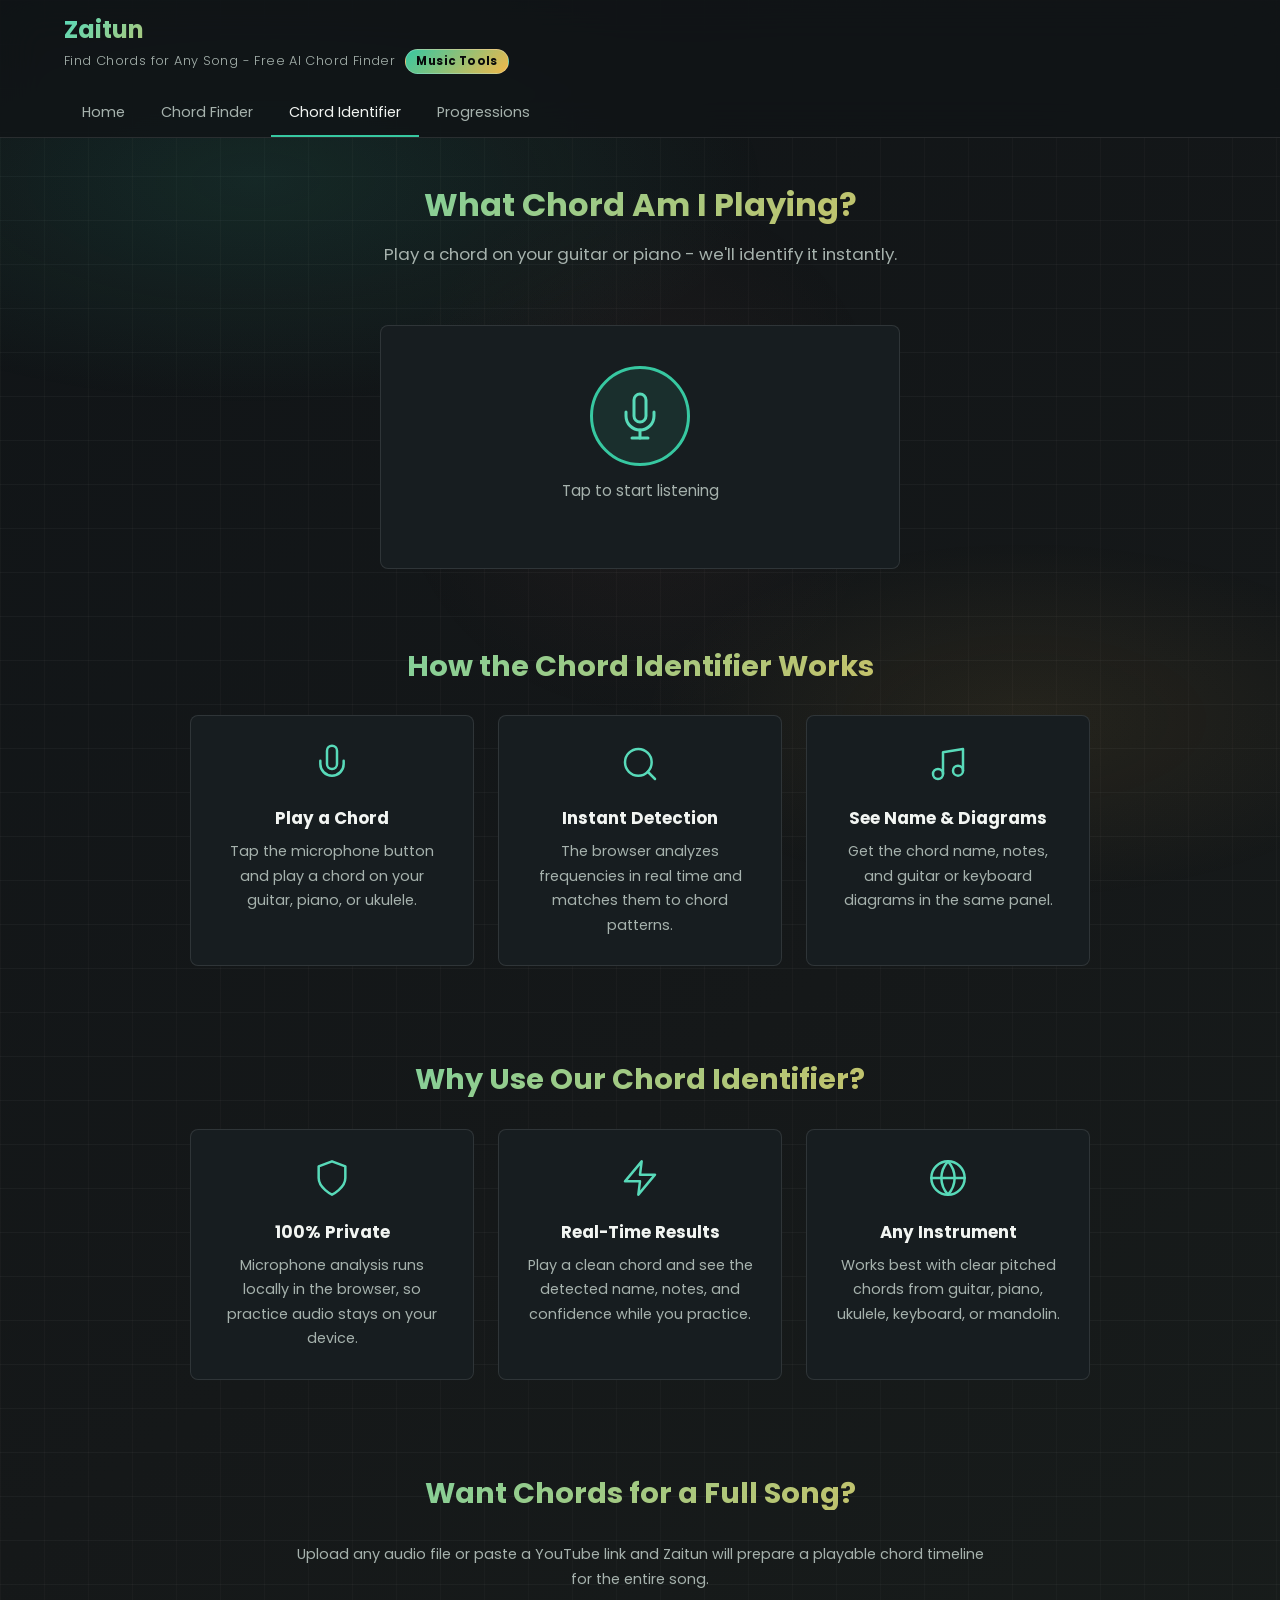
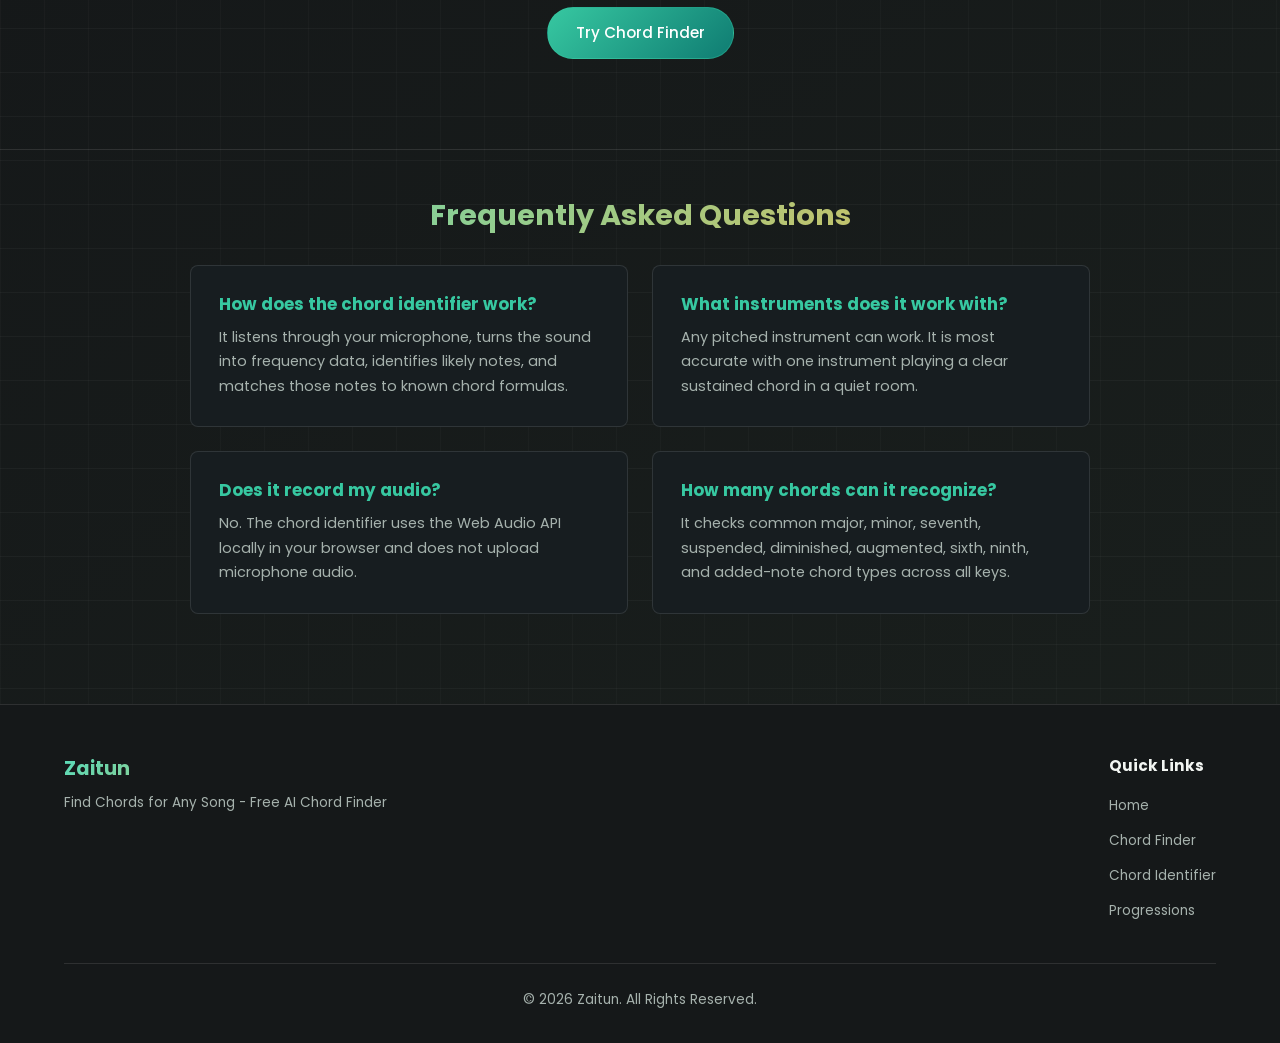
==== chord-identifier.html @ f3abac77 "new features" ====
<!doctype html>
<html lang="en">
  <head>
    <meta charset="UTF-8">
    <meta name="viewport" content="width=device-width, initial-scale=1.0">
    <meta
      name="description"
      content="Free Zaitun chord identifier. Play a chord near your microphone and identify the chord name, notes, confidence, guitar diagram, and keyboard diagram in the browser."
    >
    <title>Zaitun Chords - Chord Identifier</title>
    <link rel="preconnect" href="https://fonts.googleapis.com">
    <link rel="preconnect" href="https://fonts.gstatic.com" crossorigin>
    <link
      href="https://fonts.googleapis.com/css2?family=Poppins:wght@300;400;500;600;700&display=swap"
      rel="stylesheet"
    >
    <link rel="stylesheet" href="styles.css">
    <script src="tools.js" defer></script>
  </head>
  <body class="swaram-tool-page">
    <header>
      <div class="container">
        <div class="header-top">
          <div class="header-content">
            <h1><a href="index.html">Zaitun</a></h1>
            <p class="tagline">Find Chords for Any Song - Free AI Chord Finder <span class="header-badge">Music Tools</span></p>
          </div>
          <button class="mobile-menu-toggle" aria-label="Toggle mobile menu" aria-expanded="false" type="button">
            <span class="hamburger-line"></span>
            <span class="hamburger-line"></span>
            <span class="hamburger-line"></span>
          </button>
        </div>
        <nav class="mobile-nav" aria-label="Main navigation">
          <ul>
            <li><a href="index.html">Home</a></li>
            <li><a href="index.html#finder">Chord Finder</a></li>
            <li><a href="chord-identifier.html" aria-current="page">Chord Identifier</a></li>
            <li><a href="chord-progressions.html">Progressions</a></li>
          </ul>
        </nav>
      </div>
    </header>

    <main>
      <section class="generate-header">
        <div class="container">
          <h2>What Chord Am I Playing?</h2>
          <p>Play a chord on your guitar or piano - we'll identify it instantly.</p>
        </div>
      </section>

      <section class="identifier-section">
        <div class="container">
          <div class="identifier-card">
            <div class="identifier-mic-area">
              <button type="button" class="identifier-mic-btn" id="mic-btn" aria-label="Start listening">
                <svg class="mic-icon" id="mic-icon-off" width="48" height="48" viewBox="0 0 24 24" aria-hidden="true">
                  <path d="M12 1a3 3 0 0 0-3 3v8a3 3 0 0 0 6 0V4a3 3 0 0 0-3-3z"></path>
                  <path d="M19 10v2a7 7 0 0 1-14 0v-2"></path>
                  <line x1="12" y1="19" x2="12" y2="23"></line>
                  <line x1="8" y1="23" x2="16" y2="23"></line>
                </svg>
                <svg class="mic-icon mic-icon-active" id="mic-icon-on" width="48" height="48" viewBox="0 0 24 24" aria-hidden="true" hidden>
                  <path d="M12 1a3 3 0 0 0-3 3v8a3 3 0 0 0 6 0V4a3 3 0 0 0-3-3z"></path>
                  <path d="M19 10v2a7 7 0 0 1-14 0v-2"></path>
                  <line x1="12" y1="19" x2="12" y2="23"></line>
                  <line x1="8" y1="23" x2="16" y2="23"></line>
                </svg>
              </button>
              <p class="mic-status" id="mic-status">Tap to start listening</p>
            </div>

            <div class="identifier-volume" id="volume-meter" hidden>
              <div class="volume-bar-bg">
                <div class="volume-bar-fill" id="volume-fill"></div>
              </div>
              <span class="volume-label">Volume</span>
            </div>

            <div class="identifier-result" id="result-area" hidden aria-live="polite">
              <div class="identifier-chord-name" id="detected-chord">-</div>
              <div class="identifier-chord-full" id="detected-chord-full">Play a clear chord</div>
              <div class="identifier-notes" id="detected-notes"></div>
              <div class="identifier-confidence">
                <div class="confidence-bar-bg">
                  <div class="confidence-bar-fill" id="confidence-fill"></div>
                </div>
                <span class="confidence-label" id="confidence-label">0%</span>
              </div>
            </div>

            <div class="identifier-diagrams" id="diagram-area" hidden>
              <div class="identifier-diagram-tabs">
                <button type="button" class="identifier-tab active" data-tab="guitar">Guitar</button>
                <button type="button" class="identifier-tab" data-tab="keyboard">Keyboard</button>
              </div>
              <div class="identifier-diagram-content" id="diagram-guitar"></div>
              <div class="identifier-diagram-content" id="diagram-keyboard" hidden></div>
            </div>

            <div class="identifier-history" id="history-area" hidden>
              <div class="history-header">
                <h4>Chord Progression</h4>
                <div class="history-actions">
                  <button type="button" class="history-action-btn" id="copy-progression-btn" title="Copy progression" aria-label="Copy progression">
                    <svg width="16" height="16" viewBox="0 0 24 24" aria-hidden="true">
                      <rect x="9" y="9" width="13" height="13" rx="2"></rect>
                      <path d="M5 15H4a2 2 0 0 1-2-2V4a2 2 0 0 1 2-2h9a2 2 0 0 1 2 2v1"></path>
                    </svg>
                  </button>
                  <button type="button" class="history-action-btn" id="clear-progression-btn" title="Clear" aria-label="Clear progression">
                    <svg width="16" height="16" viewBox="0 0 24 24" aria-hidden="true">
                      <path d="M18 6L6 18M6 6l12 12"></path>
                    </svg>
                  </button>
                </div>
              </div>
              <div class="history-chips" id="history-chips"></div>
            </div>
          </div>
        </div>
      </section>

      <section class="how-it-works-section">
        <div class="container">
          <h2>How the Chord Identifier Works</h2>
          <div class="features-grid">
            <article class="feature-card">
              <div class="feature-icon">
                <svg width="40" height="40" viewBox="0 0 24 24" aria-hidden="true">
                  <path d="M12 1a3 3 0 0 0-3 3v8a3 3 0 0 0 6 0V4a3 3 0 0 0-3-3z"></path>
                  <path d="M19 10v2a7 7 0 0 1-14 0v-2"></path>
                </svg>
              </div>
              <h3>Play a Chord</h3>
              <p>Tap the microphone button and play a chord on your guitar, piano, or ukulele.</p>
            </article>
            <article class="feature-card">
              <div class="feature-icon">
                <svg width="40" height="40" viewBox="0 0 24 24" aria-hidden="true">
                  <circle cx="11" cy="11" r="8"></circle>
                  <line x1="21" y1="21" x2="16.65" y2="16.65"></line>
                </svg>
              </div>
              <h3>Instant Detection</h3>
              <p>The browser analyzes frequencies in real time and matches them to chord patterns.</p>
            </article>
            <article class="feature-card">
              <div class="feature-icon">
                <svg width="40" height="40" viewBox="0 0 24 24" aria-hidden="true">
                  <path d="M9 18V5l12-2v13"></path>
                  <circle cx="6" cy="18" r="3"></circle>
                  <circle cx="18" cy="16" r="3"></circle>
                </svg>
              </div>
              <h3>See Name &amp; Diagrams</h3>
              <p>Get the chord name, notes, and guitar or keyboard diagrams in the same panel.</p>
            </article>
          </div>
        </div>
      </section>

      <section class="how-it-works-section">
        <div class="container">
          <h2>Why Use Our Chord Identifier?</h2>
          <div class="features-grid">
            <article class="feature-card">
              <div class="feature-icon">
                <svg width="40" height="40" viewBox="0 0 24 24" aria-hidden="true">
                  <path d="M12 22s8-4 8-10V5l-8-3-8 3v7c0 6 8 10 8 10z"></path>
                </svg>
              </div>
              <h3>100% Private</h3>
              <p>Microphone analysis runs locally in the browser, so practice audio stays on your device.</p>
            </article>
            <article class="feature-card">
              <div class="feature-icon">
                <svg width="40" height="40" viewBox="0 0 24 24" aria-hidden="true">
                  <polygon points="13 2 3 14 12 14 11 22 21 10 12 10 13 2"></polygon>
                </svg>
              </div>
              <h3>Real-Time Results</h3>
              <p>Play a clean chord and see the detected name, notes, and confidence while you practice.</p>
            </article>
            <article class="feature-card">
              <div class="feature-icon">
                <svg width="40" height="40" viewBox="0 0 24 24" aria-hidden="true">
                  <circle cx="12" cy="12" r="10"></circle>
                  <path d="M2 12h20"></path>
                  <path d="M12 2a15.3 15.3 0 0 1 4 10 15.3 15.3 0 0 1-4 10 15.3 15.3 0 0 1-4-10 15.3 15.3 0 0 1 4-10z"></path>
                </svg>
              </div>
              <h3>Any Instrument</h3>
              <p>Works best with clear pitched chords from guitar, piano, ukulele, keyboard, or mandolin.</p>
            </article>
          </div>
        </div>
      </section>

      <section class="about-section">
        <div class="container">
          <h2>Want Chords for a Full Song?</h2>
          <div class="about-content">
            <p>Upload any audio file or paste a YouTube link and Zaitun will prepare a playable chord timeline for the entire song.</p>
            <a href="index.html#finder" class="btn">Try Chord Finder</a>
          </div>
        </div>
      </section>

      <section class="faq-section">
        <div class="container">
          <h2>Frequently Asked Questions</h2>
          <div class="faq-grid">
            <div class="faq-item">
              <h3>How does the chord identifier work?</h3>
              <p>It listens through your microphone, turns the sound into frequency data, identifies likely notes, and matches those notes to known chord formulas.</p>
            </div>
            <div class="faq-item">
              <h3>What instruments does it work with?</h3>
              <p>Any pitched instrument can work. It is most accurate with one instrument playing a clear sustained chord in a quiet room.</p>
            </div>
            <div class="faq-item">
              <h3>Does it record my audio?</h3>
              <p>No. The chord identifier uses the Web Audio API locally in your browser and does not upload microphone audio.</p>
            </div>
            <div class="faq-item">
              <h3>How many chords can it recognize?</h3>
              <p>It checks common major, minor, seventh, suspended, diminished, augmented, sixth, ninth, and added-note chord types across all keys.</p>
            </div>
          </div>
        </div>
      </section>
    </main>

    <footer>
      <div class="container">
        <div class="footer-content">
          <div class="footer-logo">
            <h3>Zaitun</h3>
            <p>Find Chords for Any Song - Free AI Chord Finder</p>
          </div>
          <div class="footer-links">
            <h4>Quick Links</h4>
            <ul>
              <li><a href="index.html">Home</a></li>
              <li><a href="index.html#finder">Chord Finder</a></li>
              <li><a href="chord-identifier.html">Chord Identifier</a></li>
              <li><a href="chord-progressions.html">Progressions</a></li>
            </ul>
          </div>
        </div>
        <div class="footer-bottom">
          <p>&copy; 2026 Zaitun. All Rights Reserved.</p>
        </div>
      </div>
    </footer>
  </body>
</html>
---- styles.css ----
:root {
  color-scheme: dark;
  --bg: #101417;
  --surface: #171d20;
  --surface-2: #1f272b;
  --text: #f2f5f2;
  --muted: #a6b2ad;
  --dim: #71807a;
  --line: rgba(242, 245, 242, 0.11);
  --teal: #37c8a1;
  --teal-dark: #0f7c72;
  --amber: #f0b84a;
  --coral: #ef6c5b;
  --ink: #080a0b;
  --radius: 8px;
  --shadow: 0 20px 70px rgba(0, 0, 0, 0.32);
  font-family:
    Inter, ui-sans-serif, system-ui, -apple-system, BlinkMacSystemFont, "Segoe UI",
    sans-serif;
}

/* ===================================
   Reference-style standalone music tools
   =================================== */

body.swaram-tool-page {
  --primary: #37c8a1;
  --primary-light: #58dab9;
  --primary-dark: #0f7c72;
  --secondary: #f0b84a;
  --accent: #ef6c5b;
  --bg: #101417;
  --bg-card: #171d20;
  --bg-card-hover: #1f272b;
  --bg-surface: #151819;
  --text: #f2f5f2;
  --text-muted: #a6b2ad;
  --text-dim: #71807a;
  --border: rgba(242, 245, 242, 0.11);
  --glow: rgba(55, 200, 161, 0.32);
  --radius: 8px;
  --radius-sm: 8px;
  --radius-xs: 6px;
  --transition: 0.3s cubic-bezier(0.4, 0, 0.2, 1);
  font-family: Poppins, -apple-system, BlinkMacSystemFont, "Segoe UI", sans-serif;
  line-height: 1.7;
  color: var(--text);
  background:
    linear-gradient(rgba(255, 255, 255, 0.035) 1px, transparent 1px),
    linear-gradient(90deg, rgba(255, 255, 255, 0.025) 1px, transparent 1px),
    linear-gradient(145deg, #101417 0%, #151819 44%, #1a201d 100%);
  background-size: 44px 44px, 44px 44px, auto;
  overflow-x: hidden;
}

body.swaram-tool-page::before {
  content: "";
  position: fixed;
  inset: 0;
  background:
    radial-gradient(ellipse 80% 50% at 20% 20%, rgba(55, 200, 161, 0.11) 0%, transparent 50%),
    radial-gradient(ellipse 60% 40% at 80% 80%, rgba(240, 184, 74, 0.08) 0%, transparent 50%),
    radial-gradient(ellipse 40% 60% at 50% 50%, rgba(239, 108, 91, 0.05) 0%, transparent 50%);
  pointer-events: none;
  z-index: 0;
}

body.swaram-tool-page [hidden] {
  display: none !important;
}

body.swaram-tool-page main {
  width: auto;
  margin: 0;
}

body.swaram-tool-page .container {
  position: relative;
  z-index: 1;
  max-width: 1200px;
  margin: 0 auto;
  padding: 0 24px;
}

body.swaram-tool-page svg {
  width: auto;
  height: auto;
  fill: none;
  stroke: currentColor;
  stroke-width: 1.5;
  stroke-linecap: round;
  stroke-linejoin: round;
}

body.swaram-tool-page h2 {
  font-size: 2.2rem;
  font-weight: 700;
  line-height: 1.2;
  margin: 0 0 0.5em;
  background: linear-gradient(135deg, var(--primary-light), var(--secondary));
  -webkit-background-clip: text;
  -webkit-text-fill-color: transparent;
  background-clip: text;
}

body.swaram-tool-page h3,
body.swaram-tool-page h4,
body.swaram-tool-page p {
  margin-top: 0;
}

body.swaram-tool-page header {
  position: sticky;
  top: 0;
  z-index: 1000;
  background: rgba(16, 20, 23, 0.82);
  border-bottom: 1px solid var(--border);
  backdrop-filter: blur(20px);
  -webkit-backdrop-filter: blur(20px);
}

body.swaram-tool-page .header-top {
  display: flex;
  align-items: center;
  justify-content: space-between;
  padding: 16px 0;
}

body.swaram-tool-page .header-content h1 {
  margin: 0;
  font-size: 1.5rem;
  font-weight: 700;
  line-height: 1.2;
  letter-spacing: 0;
  background: linear-gradient(135deg, var(--primary-light), var(--secondary));
  -webkit-background-clip: text;
  -webkit-text-fill-color: transparent;
  background-clip: text;
}

body.swaram-tool-page .header-content h1 a {
  color: inherit;
}

body.swaram-tool-page .tagline {
  margin: 4px 0 0;
  color: var(--text-muted);
  font-size: 0.8rem;
  font-weight: 300;
  letter-spacing: 0.03em;
}

body.swaram-tool-page .header-badge {
  display: inline-flex;
  align-items: center;
  margin-left: 6px;
  padding: 2px 10px;
  color: #fff;
  color: var(--ink);
  background: linear-gradient(135deg, var(--primary), var(--secondary));
  border: 1px solid rgba(242, 245, 242, 0.28);
  border-radius: 999px;
  font-size: 0.72rem;
  font-weight: 700;
  white-space: nowrap;
}

body.swaram-tool-page .mobile-nav ul {
  display: flex;
  align-items: stretch;
  gap: 0;
  margin: 0;
  padding: 0;
  list-style: none;
}

body.swaram-tool-page .mobile-nav a {
  display: flex;
  align-items: center;
  padding: 10px 18px;
  color: var(--text-muted);
  border-bottom: 2px solid transparent;
  font-size: 0.9rem;
  font-weight: 400;
  transition: var(--transition);
}

body.swaram-tool-page .mobile-nav a:hover,
body.swaram-tool-page .mobile-nav a[aria-current="page"] {
  color: var(--text);
  border-bottom-color: var(--primary);
}

body.swaram-tool-page .mobile-menu-toggle {
  display: none;
  flex-direction: column;
  justify-content: center;
  gap: 5px;
  padding: 8px;
  background: none;
  border: none;
  cursor: pointer;
}

body.swaram-tool-page .hamburger-line {
  display: block;
  width: 24px;
  height: 2px;
  background: var(--text);
  border-radius: 2px;
  transition: var(--transition);
}

body.swaram-tool-page .mobile-menu-toggle.active .hamburger-line:nth-child(1) {
  transform: rotate(45deg) translate(5px, 5px);
}

body.swaram-tool-page .mobile-menu-toggle.active .hamburger-line:nth-child(2) {
  opacity: 0;
}

body.swaram-tool-page .mobile-menu-toggle.active .hamburger-line:nth-child(3) {
  transform: rotate(-45deg) translate(5px, -5px);
}

body.swaram-tool-page .btn {
  position: relative;
  z-index: 0;
  display: inline-flex;
  align-items: center;
  justify-content: center;
  gap: 8px;
  padding: 12px 28px;
  overflow: hidden;
  color: #fff;
  background: linear-gradient(135deg, var(--primary), var(--primary-dark));
  border: 1px solid rgba(55, 200, 161, 0.35);
  border-radius: 999px;
  cursor: pointer;
  font-family: inherit;
  font-size: 0.95rem;
  font-weight: 500;
  text-decoration: none;
  transition: var(--transition);
}

body.swaram-tool-page .btn::before {
  content: "";
  position: absolute;
  inset: 0;
  z-index: -1;
  background: linear-gradient(135deg, var(--primary-light), var(--secondary));
  border-radius: inherit;
  opacity: 0;
  transition: var(--transition);
}

body.swaram-tool-page .btn:hover {
  color: #fff;
  transform: translateY(-2px);
  box-shadow: 0 8px 30px var(--glow);
}

body.swaram-tool-page .btn:hover::before {
  opacity: 1;
}

body.swaram-tool-page .btn-secondary {
  color: var(--primary);
  background: transparent;
  border: 1.5px solid rgba(55, 200, 161, 0.6);
}

body.swaram-tool-page .btn-secondary::before {
  display: none;
}

body.swaram-tool-page .btn-secondary:hover {
  color: #fff;
  background: rgba(55, 200, 161, 0.1);
  border-color: var(--secondary);
}

body.swaram-tool-page .btn-outline {
  padding: 0.5rem 1.2rem;
  color: var(--text-muted);
  background: transparent;
  border: 1px solid var(--border);
  border-radius: var(--radius-sm);
}

body.swaram-tool-page .btn-outline::before {
  display: none;
}

body.swaram-tool-page .btn-outline:hover {
  color: var(--text);
  border-color: var(--text-muted);
  box-shadow: none;
}

body.swaram-tool-page .generate-header {
  padding: 3rem 0 1.5rem;
  text-align: center;
}

body.swaram-tool-page .generate-header h2 {
  font-size: 2rem;
}

body.swaram-tool-page .generate-header p,
body.swaram-tool-page .prog-hero p {
  max-width: 640px;
  margin: 0 auto;
  color: var(--text-muted);
  font-size: 1.05rem;
}

body.swaram-tool-page .identifier-section {
  padding: 2rem 0;
}

body.swaram-tool-page .identifier-card {
  width: 100%;
  max-width: 520px;
  margin: 0 auto;
  padding: 2.5rem 2rem;
  text-align: center;
  background: var(--bg-card);
  border: 1px solid var(--border);
  border-radius: var(--radius);
}

body.swaram-tool-page .identifier-mic-area {
  margin-bottom: 1.5rem;
}

body.swaram-tool-page .identifier-mic-btn {
  position: relative;
  display: inline-flex;
  align-items: center;
  justify-content: center;
  width: 100px;
  height: 100px;
  color: var(--primary-light);
  background: rgba(55, 200, 161, 0.1);
  border: 3px solid var(--primary);
  border-radius: 50%;
  cursor: pointer;
  transition: var(--transition);
}

body.swaram-tool-page .identifier-mic-btn:hover {
  background: rgba(55, 200, 161, 0.18);
  border-color: var(--primary-light);
  transform: scale(1.05);
}

body.swaram-tool-page .identifier-mic-btn.listening {
  color: var(--secondary);
  background: rgba(240, 184, 74, 0.14);
  border-color: var(--secondary);
  animation: swaram-mic-pulse 2s ease-in-out infinite;
}

@keyframes swaram-mic-pulse {
  0%,
  100% {
    box-shadow: 0 0 0 0 rgba(240, 184, 74, 0.4);
  }

  50% {
    box-shadow: 0 0 0 18px rgba(240, 184, 74, 0);
  }
}

body.swaram-tool-page .mic-status {
  margin: 0.75rem 0 0;
  color: var(--text-muted);
  font-size: 0.95rem;
}

body.swaram-tool-page .identifier-volume {
  display: flex;
  align-items: center;
  justify-content: center;
  gap: 0.75rem;
  margin-bottom: 1.5rem;
}

body.swaram-tool-page .volume-bar-bg,
body.swaram-tool-page .confidence-bar-bg {
  overflow: hidden;
  background: rgba(255, 255, 255, 0.08);
}

body.swaram-tool-page .volume-bar-bg {
  width: 180px;
  height: 6px;
  border-radius: 3px;
}

body.swaram-tool-page .volume-bar-fill {
  width: 0%;
  height: 100%;
  background: linear-gradient(90deg, var(--primary), var(--secondary));
  border-radius: 3px;
  transition: width 0.08s linear;
}

body.swaram-tool-page .volume-label {
  color: var(--text-dim);
  font-size: 0.75rem;
  letter-spacing: 0.05em;
  text-transform: uppercase;
}

body.swaram-tool-page .identifier-result {
  margin-bottom: 1.5rem;
}

body.swaram-tool-page .identifier-chord-name {
  font-size: 4rem;
  font-weight: 700;
  line-height: 1.1;
  background: linear-gradient(135deg, var(--primary-light), var(--secondary));
  -webkit-background-clip: text;
  -webkit-text-fill-color: transparent;
  background-clip: text;
}

body.swaram-tool-page .identifier-chord-full {
  margin-top: 0.25rem;
  color: var(--text-muted);
  font-size: 1.1rem;
}

body.swaram-tool-page .identifier-notes {
  display: block;
  margin-top: 0.5rem;
  color: var(--text-dim);
  font-family: ui-monospace, SFMono-Regular, Menlo, monospace;
  font-size: 0.9rem;
  letter-spacing: 0.05em;
}

body.swaram-tool-page .identifier-notes span + span::before {
  content: " ";
}

body.swaram-tool-page .identifier-confidence {
  display: flex;
  align-items: center;
  justify-content: center;
  gap: 0.75rem;
  margin-top: 1rem;
}

body.swaram-tool-page .confidence-bar-bg {
  width: 140px;
  height: 8px;
  border-radius: 4px;
}

body.swaram-tool-page .confidence-bar-fill {
  width: 0%;
  height: 100%;
  background: var(--text-dim);
  border-radius: 4px;
  transition: width 0.2s ease;
}

body.swaram-tool-page .confidence-bar-fill.high {
  background: linear-gradient(90deg, #10b981, #34d399);
}

body.swaram-tool-page .confidence-bar-fill.medium {
  background: linear-gradient(90deg, var(--accent), #fbbf24);
}

body.swaram-tool-page .confidence-bar-fill.low {
  background: linear-gradient(90deg, #ef4444, #f87171);
}

body.swaram-tool-page .confidence-label {
  min-width: 36px;
  color: var(--text-muted);
  font-size: 0.8rem;
  font-weight: 600;
}

body.swaram-tool-page .identifier-diagrams,
body.swaram-tool-page .identifier-history {
  margin-top: 1.5rem;
  padding-top: 1.5rem;
  border-top: 1px solid var(--border);
}

body.swaram-tool-page .identifier-diagram-tabs {
  display: flex;
  justify-content: center;
  gap: 0.5rem;
  margin-bottom: 1rem;
}

body.swaram-tool-page .identifier-tab {
  padding: 0.4rem 1.2rem;
  color: var(--text-muted);
  background: transparent;
  border: 1px solid var(--border);
  border-radius: 999px;
  cursor: pointer;
  font-family: inherit;
  font-size: 0.85rem;
  transition: var(--transition);
}

body.swaram-tool-page .identifier-tab:hover {
  color: var(--text);
  border-color: var(--primary);
}

body.swaram-tool-page .identifier-tab.active {
  color: #fff;
  background: var(--primary);
  border-color: var(--primary);
}

body.swaram-tool-page .identifier-diagram-content {
  display: flex;
  align-items: center;
  justify-content: center;
  min-height: 120px;
}

body.swaram-tool-page .guitar-svg {
  color: var(--text-muted);
}

body.swaram-tool-page .keyboard-svg {
  max-width: 100%;
}

body.swaram-tool-page .history-header {
  display: flex;
  align-items: center;
  justify-content: space-between;
  margin-bottom: 0.75rem;
}

body.swaram-tool-page .identifier-history h4 {
  margin: 0;
  color: var(--text-dim);
  font-size: 0.85rem;
  font-weight: 500;
  letter-spacing: 0.05em;
  text-transform: uppercase;
}

body.swaram-tool-page .history-actions {
  display: flex;
  gap: 0.4rem;
}

body.swaram-tool-page .history-action-btn {
  display: inline-flex;
  align-items: center;
  justify-content: center;
  padding: 0.3rem 0.4rem;
  color: var(--text-dim);
  background: none;
  border: 1px solid var(--border);
  border-radius: var(--radius-xs);
  cursor: pointer;
  transition: var(--transition);
}

body.swaram-tool-page .history-action-btn:hover {
  color: var(--primary-light);
  border-color: var(--primary);
}

body.swaram-tool-page .history-chips {
  display: flex;
  flex-wrap: wrap;
  justify-content: center;
  gap: 0.4rem;
}

body.swaram-tool-page .history-chip {
  display: inline-block;
  padding: 0.3rem 0.75rem;
  color: var(--text-muted);
  background: rgba(55, 200, 161, 0.08);
  border: 1px solid rgba(55, 200, 161, 0.16);
  border-radius: 999px;
  font-size: 0.85rem;
  font-weight: 500;
  transition: var(--transition);
}

body.swaram-tool-page .history-chip.latest {
  color: var(--primary-light);
  background: rgba(55, 200, 161, 0.16);
  border-color: var(--primary);
}

body.swaram-tool-page .prog-hero {
  padding: 3rem 0 2rem;
  text-align: center;
  background: linear-gradient(180deg, rgba(55, 200, 161, 0.12) 0%, transparent 100%);
}

body.swaram-tool-page .prog-hero h2 {
  font-size: 2.2rem;
}

body.swaram-tool-page .prog-hero p {
  margin-bottom: 1.5rem;
}

body.swaram-tool-page .key-selector-wrap {
  display: inline-flex;
  align-items: center;
  gap: 0.75rem;
}

body.swaram-tool-page .key-selector-wrap label {
  color: var(--text-muted);
  font-weight: 500;
}

body.swaram-tool-page .key-selector {
  min-width: 140px;
  padding: 0.6rem 2rem 0.6rem 1rem;
  color: var(--text);
  background: var(--bg-card);
  background-image: url("data:image/svg+xml,%3Csvg xmlns='http://www.w3.org/2000/svg' width='12' height='8' viewBox='0 0 12 8'%3E%3Cpath fill='%23A6B2AD' d='M1 1l5 5 5-5'/%3E%3C/svg%3E");
  background-repeat: no-repeat;
  background-position: right 0.75rem center;
  border: 1px solid var(--border);
  border-radius: var(--radius-sm);
  appearance: none;
  cursor: pointer;
  font-family: inherit;
  font-size: 1rem;
}

body.swaram-tool-page .key-selector option,
body.swaram-tool-page .key-selector optgroup {
  color: var(--text);
  background: var(--bg-card);
}

body.swaram-tool-page .prog-palette-section,
body.swaram-tool-page .prog-presets-section,
body.swaram-tool-page .prog-timeline-section {
  padding: 2rem 0;
}

body.swaram-tool-page .prog-palette-section h3,
body.swaram-tool-page .prog-presets-section h3,
body.swaram-tool-page .prog-timeline-section h3 {
  margin: 0 0 0.5rem;
  color: var(--text);
  font-size: 1.3rem;
}

body.swaram-tool-page .section-hint {
  margin-bottom: 1rem;
  color: var(--text-dim);
  font-size: 0.9rem;
}

body.swaram-tool-page .diatonic-grid {
  display: grid;
  grid-template-columns: repeat(7, 1fr);
  gap: 0.75rem;
}

body.swaram-tool-page .diatonic-card {
  display: flex;
  flex-direction: column;
  align-items: center;
  gap: 0.25rem;
  min-height: 214px;
  padding: 1rem 0.5rem;
  color: var(--text);
  background: var(--bg-card);
  border: 1px solid var(--border);
  border-radius: var(--radius-sm);
  cursor: pointer;
  font-family: inherit;
  transition: var(--transition);
}

body.swaram-tool-page .diatonic-card:hover {
  background: var(--bg-card-hover);
  border-color: var(--primary-light);
  box-shadow: 0 4px 16px rgba(55, 200, 161, 0.18);
  transform: translateY(-2px);
}

body.swaram-tool-page .diatonic-degree {
  color: var(--text-dim);
  font-size: 0.8rem;
  font-weight: 500;
}

body.swaram-tool-page .diatonic-name {
  color: var(--text);
  font-size: 1.1rem;
  font-weight: 600;
}

body.swaram-tool-page .diatonic-notes {
  display: none;
}

body.swaram-tool-page .diatonic-diagram {
  margin-top: 0.25rem;
  opacity: 0.88;
}

body.swaram-tool-page .diatonic-diagram svg {
  width: 116px;
  height: auto;
}

body.swaram-tool-page .preset-strip {
  display: flex;
  flex-wrap: wrap;
  gap: 0.75rem;
}

body.swaram-tool-page .preset-btn {
  display: flex;
  flex-direction: column;
  padding: 0.75rem 1.25rem;
  color: var(--text);
  background: var(--bg-card);
  border: 1px solid var(--border);
  border-radius: var(--radius-sm);
  cursor: pointer;
  font-family: inherit;
  transition: var(--transition);
}

body.swaram-tool-page .preset-btn:hover {
  background: var(--bg-card-hover);
  border-color: var(--secondary);
}

body.swaram-tool-page .preset-name {
  font-size: 0.95rem;
  font-weight: 600;
}

body.swaram-tool-page .preset-label {
  margin-top: 0.15rem;
  color: var(--text-dim);
  font-size: 0.8rem;
}

body.swaram-tool-page .progression-timeline {
  display: flex;
  align-items: center;
  flex-wrap: wrap;
  gap: 0.5rem;
  min-height: 60px;
  padding: 1rem;
  background: var(--bg-surface);
  border: 1px solid var(--border);
  border-radius: var(--radius);
}

body.swaram-tool-page .progression-chord {
  position: relative;
  display: flex;
  flex-direction: column;
  align-items: center;
  padding: 0.6rem 1.2rem;
  background: var(--bg-card);
  border: 2px solid var(--border);
  border-radius: var(--radius-sm);
  transition: var(--transition);
}

body.swaram-tool-page .progression-chord.play-highlight {
  background: rgba(245, 158, 11, 0.15);
  border-color: var(--accent);
  box-shadow: 0 0 16px rgba(245, 158, 11, 0.3);
}

body.swaram-tool-page .prog-chord-degree {
  color: var(--text-dim);
  font-size: 0.7rem;
}

body.swaram-tool-page .prog-chord-name {
  color: var(--text);
  font-size: 1rem;
  font-weight: 600;
}

body.swaram-tool-page .prog-chord-remove {
  position: absolute;
  top: -6px;
  right: -6px;
  display: flex;
  align-items: center;
  justify-content: center;
  width: 18px;
  height: 18px;
  color: #fff;
  background: var(--coral);
  border: none;
  border-radius: 50%;
  cursor: pointer;
  font-size: 12px;
  line-height: 1;
  opacity: 0;
  transition: opacity 0.2s;
}

body.swaram-tool-page .progression-chord:hover .prog-chord-remove {
  opacity: 1;
}

body.swaram-tool-page .prog-arrow {
  color: var(--text-dim);
  font-size: 1.2rem;
}

body.swaram-tool-page .progression-controls {
  display: flex;
  align-items: center;
  justify-content: space-between;
  flex-wrap: wrap;
  gap: 0.75rem;
  margin-top: 1rem;
}

body.swaram-tool-page .bpm-control,
body.swaram-tool-page .prog-actions {
  display: flex;
  align-items: center;
  gap: 0.5rem;
}

body.swaram-tool-page .bpm-control span {
  min-width: 70px;
  color: var(--text);
  font-weight: 500;
  text-align: center;
}

body.swaram-tool-page .btn-sm {
  padding: 0.3rem 0.7rem;
  color: var(--text);
  background: var(--bg-card);
  border: 1px solid var(--border);
  border-radius: var(--radius-xs);
  font-size: 1rem;
}

body.swaram-tool-page .btn-sm::before {
  display: none;
}

body.swaram-tool-page .btn-sm:hover {
  background: var(--bg-card-hover);
  border-color: var(--primary-light);
  box-shadow: none;
}

body.swaram-tool-page .prog-how-section,
body.swaram-tool-page .how-it-works-section {
  padding: 3rem 0;
  text-align: center;
}

body.swaram-tool-page .prog-how-section {
  background: linear-gradient(180deg, transparent 0%, rgba(55, 200, 161, 0.045) 100%);
}

body.swaram-tool-page .how-it-works-section h2,
body.swaram-tool-page .prog-how-section h2,
body.swaram-tool-page .prog-faq-section h2,
body.swaram-tool-page .faq-section h2,
body.swaram-tool-page .prog-keys-section h2,
body.swaram-tool-page .about-section h2 {
  margin-bottom: 2rem;
  text-align: center;
  font-size: 1.8rem;
}

body.swaram-tool-page .features-grid,
body.swaram-tool-page .how-grid,
body.swaram-tool-page .faq-grid {
  display: grid;
  gap: 24px;
  max-width: 900px;
  margin: 0 auto;
}

body.swaram-tool-page .features-grid,
body.swaram-tool-page .how-grid {
  grid-template-columns: repeat(3, 1fr);
}

body.swaram-tool-page .faq-grid {
  grid-template-columns: repeat(2, 1fr);
}

body.swaram-tool-page .feature-card,
body.swaram-tool-page .how-step,
body.swaram-tool-page .faq-item {
  width: 100%;
  min-width: 0;
  padding: 28px;
  overflow-wrap: break-word;
  background: var(--bg-card);
  border: 1px solid var(--border);
  border-radius: var(--radius);
  transition: var(--transition);
}

body.swaram-tool-page .feature-card:hover,
body.swaram-tool-page .faq-item:hover {
  border-color: rgba(55, 200, 161, 0.24);
  box-shadow: 0 12px 36px rgba(0, 0, 0, 0.2);
  transform: translateY(-4px);
}

body.swaram-tool-page .feature-icon {
  display: block;
  margin-bottom: 16px;
  color: var(--primary-light);
}

body.swaram-tool-page .feature-card h3,
body.swaram-tool-page .how-step h3,
body.swaram-tool-page .faq-item h3,
body.swaram-tool-page .cta-card h3 {
  margin: 0 0 10px;
  color: var(--text);
  font-size: 1.05rem;
  line-height: 1.25;
}

body.swaram-tool-page .faq-item h3 {
  color: var(--primary);
}

body.swaram-tool-page .feature-card p,
body.swaram-tool-page .how-step p,
body.swaram-tool-page .faq-item p,
body.swaram-tool-page .about-content p,
body.swaram-tool-page .cta-card p {
  margin-bottom: 0;
  color: var(--text-muted);
  font-size: 0.9rem;
  line-height: 1.7;
}

body.swaram-tool-page .step-number {
  display: inline-flex;
  align-items: center;
  justify-content: center;
  width: 40px;
  height: 40px;
  margin-bottom: 0.75rem;
  color: #fff;
  background: linear-gradient(135deg, var(--primary), var(--secondary));
  border-radius: 50%;
  font-size: 1.2rem;
  font-weight: 700;
}

body.swaram-tool-page .about-section,
body.swaram-tool-page .faq-section,
body.swaram-tool-page .prog-faq-section,
body.swaram-tool-page .prog-keys-section,
body.swaram-tool-page .prog-cta-section {
  padding: 3rem 0;
}

body.swaram-tool-page .about-content {
  max-width: 700px;
  margin: 0 auto;
  text-align: center;
}

body.swaram-tool-page .about-content .btn {
  margin-top: 1rem;
}

body.swaram-tool-page .keys-grid {
  display: grid;
  grid-template-columns: 1fr 1fr;
  gap: 2rem;
  max-width: 700px;
  margin: 0 auto;
}

body.swaram-tool-page .keys-column {
  text-align: center;
}

body.swaram-tool-page .keys-column h4 {
  margin: 0 0 0.75rem;
  color: var(--primary-light);
  font-size: 1.1rem;
}

body.swaram-tool-page .key-links {
  display: inline-grid;
  grid-template-columns: 1fr 1fr;
  gap: 0.4rem 1.5rem;
  margin: 0 auto;
  padding: 0;
  text-align: left;
  list-style: none;
}

body.swaram-tool-page .key-links a {
  color: var(--text-muted);
  font-size: 0.95rem;
  transition: color 0.2s;
}

body.swaram-tool-page .key-links a:hover {
  color: var(--primary-light);
}

body.swaram-tool-page .cta-card {
  width: 100%;
  padding: 2.5rem;
  text-align: center;
  background: linear-gradient(135deg, rgba(55, 200, 161, 0.12), rgba(240, 184, 74, 0.08));
  border: 1px solid var(--border);
  border-radius: var(--radius);
}

body.swaram-tool-page .cta-card h3 {
  font-size: 1.5rem;
}

body.swaram-tool-page .cta-card p {
  margin-bottom: 1.5rem;
}

body.swaram-tool-page .btn-lg {
  padding: 0.8rem 2rem;
  font-size: 1.1rem;
}

body.swaram-tool-page footer {
  position: relative;
  z-index: 1;
  padding: 48px 0 32px;
  background: var(--bg-surface);
  border-top: 1px solid var(--border);
}

body.swaram-tool-page .footer-content {
  display: flex;
  align-items: flex-start;
  justify-content: space-between;
  flex-wrap: wrap;
  gap: 40px;
  margin-bottom: 32px;
}

body.swaram-tool-page .footer-logo h3 {
  margin: 0 0 6px;
  font-size: 1.2rem;
  background: linear-gradient(135deg, var(--primary-light), var(--secondary));
  -webkit-background-clip: text;
  -webkit-text-fill-color: transparent;
  background-clip: text;
}

body.swaram-tool-page .footer-logo p,
body.swaram-tool-page .footer-links a,
body.swaram-tool-page .footer-bottom p {
  color: var(--muted);
  font-size: 0.85rem;
}

body.swaram-tool-page .footer-links h4 {
  margin: 0 0 12px;
  color: var(--text);
  font-size: 0.95rem;
}

body.swaram-tool-page .footer-links ul {
  margin: 0;
  padding: 0;
  list-style: none;
}

body.swaram-tool-page .footer-links li {
  margin-bottom: 8px;
}

body.swaram-tool-page .footer-links a:hover {
  color: var(--primary-light);
}

body.swaram-tool-page .footer-bottom {
  padding-top: 24px;
  text-align: center;
  border-top: 1px solid var(--border);
}

body.swaram-tool-page .footer-bottom p {
  margin-bottom: 0;
}

@media (max-width: 900px) {
  body.swaram-tool-page .diatonic-grid {
    grid-template-columns: repeat(4, 1fr);
  }

  body.swaram-tool-page .features-grid,
  body.swaram-tool-page .how-grid {
    grid-template-columns: 1fr;
  }
}

@media (max-width: 768px) {
  body.swaram-tool-page .header-top {
    padding: 14px 0;
  }

  body.swaram-tool-page .mobile-menu-toggle {
    display: flex;
  }

  body.swaram-tool-page .mobile-nav {
    display: none;
    padding-bottom: 14px;
  }

  body.swaram-tool-page .mobile-nav.open {
    display: block;
  }

  body.swaram-tool-page .mobile-nav ul {
    flex-direction: column;
    gap: 4px;
  }

  body.swaram-tool-page .mobile-nav a {
    padding: 10px 0;
    border-bottom: none;
  }

  body.swaram-tool-page .tagline {
    max-width: 270px;
  }

  body.swaram-tool-page .prog-hero h2,
  body.swaram-tool-page .generate-header h2 {
    width: min(100%, 13ch);
    max-width: 13ch;
    margin-left: auto;
    margin-right: auto;
    font-size: 1.55rem;
    overflow-wrap: normal;
  }

  body.swaram-tool-page .diatonic-grid {
    grid-template-columns: repeat(2, minmax(0, 1fr));
  }

  body.swaram-tool-page .diatonic-card {
    min-height: 186px;
  }

  body.swaram-tool-page .diatonic-diagram svg {
    width: 100px;
  }

  body.swaram-tool-page .progression-controls {
    flex-direction: column;
    align-items: stretch;
  }

  body.swaram-tool-page .bpm-control,
  body.swaram-tool-page .prog-actions {
    justify-content: center;
  }

  body.swaram-tool-page .faq-grid,
  body.swaram-tool-page .keys-grid {
    grid-template-columns: 1fr;
  }
}

@media (max-width: 480px) {
  body.swaram-tool-page {
    overflow-x: hidden;
  }

  body.swaram-tool-page .container {
    width: 100vw;
    max-width: 100vw;
    padding: 0 24px;
  }

  body.swaram-tool-page .identifier-card {
    width: calc(100vw - 48px);
    max-width: calc(100vw - 48px);
    padding: 1.5rem 1rem;
  }

  body.swaram-tool-page .feature-card,
  body.swaram-tool-page .how-step,
  body.swaram-tool-page .faq-item,
  body.swaram-tool-page .cta-card,
  body.swaram-tool-page .progression-timeline {
    width: calc(100vw - 48px);
    max-width: calc(100vw - 48px);
  }

  body.swaram-tool-page .how-it-works-section h2,
  body.swaram-tool-page .prog-how-section h2,
  body.swaram-tool-page .prog-faq-section h2,
  body.swaram-tool-page .faq-section h2,
  body.swaram-tool-page .prog-keys-section h2,
  body.swaram-tool-page .about-section h2 {
    width: min(100%, 13ch);
    max-width: 13ch;
    margin-left: auto;
    margin-right: auto;
    font-size: 1.55rem;
    overflow-wrap: anywhere;
  }

  body.swaram-tool-page .identifier-mic-btn {
    width: 80px;
    height: 80px;
  }

  body.swaram-tool-page .identifier-mic-btn svg {
    width: 36px;
    height: 36px;
  }

  body.swaram-tool-page .identifier-chord-name {
    font-size: 3rem;
  }

  body.swaram-tool-page .diatonic-grid {
    grid-template-columns: repeat(2, 1fr);
  }

  body.swaram-tool-page .diatonic-card {
    min-height: 170px;
  }

  body.swaram-tool-page .diatonic-diagram svg {
    width: 92px;
  }

  body.swaram-tool-page .preset-strip,
  body.swaram-tool-page .prog-actions {
    flex-direction: column;
  }

  body.swaram-tool-page .key-selector-wrap {
    flex-direction: column;
  }

  body.swaram-tool-page .progression-timeline {
    padding: 0.75rem;
  }

  body.swaram-tool-page .key-links {
    grid-template-columns: 1fr 1fr;
  }
}

* {
  box-sizing: border-box;
}

html {
  scroll-behavior: smooth;
}

body {
  margin: 0;
  min-height: 100vh;
  color: var(--text);
  background:
    linear-gradient(rgba(255, 255, 255, 0.035) 1px, transparent 1px),
    linear-gradient(90deg, rgba(255, 255, 255, 0.025) 1px, transparent 1px),
    linear-gradient(145deg, #101417 0%, #151819 44%, #1a201d 100%);
  background-size: 44px 44px, 44px 44px, auto;
}

button,
input,
select {
  font: inherit;
}

button {
  color: inherit;
}

a {
  color: inherit;
  text-decoration: none;
}

svg {
  width: 20px;
  height: 20px;
  fill: none;
  stroke: currentColor;
  stroke-width: 1.8;
  stroke-linecap: round;
  stroke-linejoin: round;
}

.site-header {
  position: sticky;
  top: 0;
  z-index: 20;
  display: flex;
  align-items: center;
  justify-content: space-between;
  gap: 24px;
  padding: 14px clamp(18px, 4vw, 48px);
  background: rgba(16, 20, 23, 0.82);
  border-bottom: 1px solid var(--line);
  backdrop-filter: blur(18px);
}

.brand {
  display: inline-flex;
  align-items: center;
  gap: 12px;
  min-width: 0;
}

.brand-mark {
  display: grid;
  place-items: center;
  width: 38px;
  height: 38px;
  color: var(--ink);
  background: linear-gradient(135deg, var(--teal), var(--amber));
  border-radius: var(--radius);
  font-weight: 800;
}

.brand strong,
.brand small {
  display: block;
}

.brand strong {
  font-size: 0.98rem;
}

.brand small {
  color: var(--muted);
  font-size: 0.76rem;
}

.site-nav {
  display: flex;
  gap: 8px;
}

.site-nav a {
  color: var(--muted);
  padding: 8px 12px;
  border: 1px solid transparent;
  border-radius: var(--radius);
  font-size: 0.88rem;
}

.site-nav a:hover,
.site-nav a:focus-visible {
  color: var(--text);
  border-color: var(--line);
  background: rgba(255, 255, 255, 0.04);
}

main {
  width: min(1180px, calc(100% - 32px));
  margin: 0 auto;
}

.finder-shell {
  display: grid;
  grid-template-columns: minmax(0, 0.9fr) minmax(360px, 1.1fr);
  gap: clamp(24px, 5vw, 64px);
  align-items: center;
  min-height: calc(100vh - 74px);
  padding: 44px 0 56px;
}

.finder-copy {
  max-width: 600px;
}

.page-hero {
  display: grid;
  align-content: center;
  min-height: 46vh;
  padding: 56px 0 34px;
}

.page-hero p:not(.eyebrow) {
  max-width: 66ch;
  color: var(--muted);
  font-size: 1.05rem;
  line-height: 1.75;
}

.eyebrow {
  margin: 0 0 12px;
  color: var(--amber);
  font-size: 0.78rem;
  font-weight: 800;
  letter-spacing: 0.12em;
  text-transform: uppercase;
}

h1,
h2,
h3,
p {
  overflow-wrap: anywhere;
}

h1 {
  margin: 0;
  max-width: 11ch;
  font-size: clamp(3.3rem, 9vw, 7.2rem);
  line-height: 0.92;
  letter-spacing: 0;
}

.finder-copy > p:not(.eyebrow) {
  max-width: 54ch;
  color: var(--muted);
  font-size: 1.05rem;
  line-height: 1.75;
}

.status-strip {
  display: flex;
  flex-wrap: wrap;
  gap: 8px;
  margin-top: 24px;
}

.status-strip span {
  padding: 7px 10px;
  color: var(--text);
  background: rgba(55, 200, 161, 0.08);
  border: 1px solid rgba(55, 200, 161, 0.2);
  border-radius: var(--radius);
  font-size: 0.78rem;
  font-weight: 700;
}

.finder-panel,
.progress-section,
.error-section,
.results-section {
  background: rgba(23, 29, 32, 0.78);
  border: 1px solid var(--line);
  border-radius: var(--radius);
  box-shadow: var(--shadow);
}

.finder-panel {
  position: relative;
  padding: clamp(18px, 4vw, 34px);
}

.finder-panel.is-locked .input-stack,
.finder-panel.is-locked .divider,
.finder-panel.is-locked .primary-action {
  opacity: 0.18;
  pointer-events: none;
}

.finder-lock {
  position: absolute;
  inset: 14px;
  z-index: 4;
  display: grid;
  align-content: center;
  gap: 8px;
  padding: 22px;
  background: rgba(15, 19, 21, 0.88);
  border: 1px solid rgba(55, 200, 161, 0.28);
  border-radius: var(--radius);
  backdrop-filter: blur(10px);
}

.finder-lock span {
  color: var(--amber);
  font-size: 0.75rem;
  font-weight: 900;
  letter-spacing: 0.1em;
  text-transform: uppercase;
}

.finder-lock strong {
  color: var(--text);
  font-size: clamp(1.45rem, 4vw, 2.2rem);
  line-height: 1.05;
}

.finder-lock p {
  max-width: 34ch;
  margin: 0;
  color: var(--muted);
}

.lock-reset {
  justify-self: start;
  margin-top: 8px;
}

.input-stack {
  display: grid;
  gap: 10px;
}

.input-stack label {
  color: var(--muted);
  font-size: 0.86rem;
  font-weight: 750;
}

.upload-zone {
  display: grid;
  justify-items: center;
  gap: 10px;
  width: 100%;
  min-height: 184px;
  padding: 26px;
  color: var(--text);
  background:
    linear-gradient(135deg, rgba(55, 200, 161, 0.11), rgba(239, 108, 91, 0.08)),
    var(--surface-2);
  border: 1px dashed rgba(242, 245, 242, 0.22);
  border-radius: var(--radius);
  cursor: pointer;
  transition: border-color 180ms ease, transform 180ms ease, background 180ms ease;
}

.upload-zone:hover,
.upload-zone.dragging,
.upload-zone:focus-visible {
  border-color: var(--teal);
  transform: translateY(-1px);
}

.upload-zone svg {
  width: 46px;
  height: 46px;
  color: var(--teal);
}

.upload-main {
  font-size: 1.05rem;
  font-weight: 800;
}

.upload-sub {
  color: var(--muted);
  font-size: 0.9rem;
  text-align: center;
}

.selected-file {
  display: flex;
  justify-content: space-between;
  gap: 12px;
  align-items: center;
  min-width: 0;
  padding: 10px 12px;
  background: rgba(255, 255, 255, 0.05);
  border: 1px solid var(--line);
  border-radius: var(--radius);
}

.selected-file span {
  min-width: 0;
  overflow: hidden;
  text-overflow: ellipsis;
  white-space: nowrap;
}

.selected-file button,
#clear-url {
  border: 0;
  color: var(--amber);
  background: transparent;
  cursor: pointer;
  font-weight: 800;
}

.divider {
  display: grid;
  grid-template-columns: 1fr auto 1fr;
  align-items: center;
  gap: 12px;
  margin: 22px 0;
  color: var(--dim);
  font-size: 0.82rem;
  text-transform: uppercase;
}

.divider::before,
.divider::after {
  content: "";
  height: 1px;
  background: var(--line);
}

.url-field {
  display: grid;
  grid-template-columns: auto minmax(0, 1fr) auto;
  align-items: center;
  gap: 10px;
  padding: 12px 14px;
  background: #0f1315;
  border: 1px solid var(--line);
  border-radius: var(--radius);
}

.url-field:focus-within {
  border-color: rgba(55, 200, 161, 0.65);
}

.url-field .youtube-logo {
  width: 25px;
  height: 25px;
  display: block;
}

.url-field input {
  min-width: 0;
  color: var(--text);
  background: transparent;
  border: 0;
  outline: 0;
}

.url-field input::placeholder {
  color: var(--dim);
}

.primary-action,
.secondary-action,
.icon-button,
.square-button,
.small-button,
.segmented button {
  border-radius: var(--radius);
  border: 1px solid var(--line);
  cursor: pointer;
}

.primary-action {
  display: inline-flex;
  justify-content: center;
  align-items: center;
  gap: 10px;
  width: 100%;
  margin-top: 24px;
  padding: 14px 18px;
  color: var(--ink);
  background: linear-gradient(135deg, var(--teal), var(--amber));
  border: 0;
  font-weight: 900;
}

.primary-action:disabled {
  cursor: not-allowed;
  opacity: 0.68;
}

.progress-section,
.error-section,
.results-section {
  margin: 0 0 28px;
  padding: clamp(18px, 4vw, 28px);
}

.progress-steps {
  display: grid;
  grid-template-columns: repeat(3, 1fr);
  gap: 10px;
  margin-bottom: 18px;
}

.progress-step {
  display: flex;
  align-items: center;
  gap: 9px;
  min-width: 0;
  padding: 10px 11px;
  color: var(--dim);
  background: rgba(255, 255, 255, 0.035);
  border: 1px solid var(--line);
  border-radius: var(--radius);
  font-size: 0.82rem;
  font-weight: 760;
}

.progress-step span:last-child {
  min-width: 0;
  overflow: hidden;
  text-overflow: ellipsis;
  white-space: nowrap;
}

.step-dot {
  width: 12px;
  height: 12px;
  flex: 0 0 auto;
  background: rgba(255, 255, 255, 0.16);
  border: 2px solid rgba(255, 255, 255, 0.2);
  border-radius: 999px;
}

.progress-step.active {
  color: var(--text);
  border-color: rgba(55, 200, 161, 0.42);
  background: rgba(55, 200, 161, 0.075);
}

.progress-step.active .step-dot {
  background: var(--teal);
  border-color: rgba(55, 200, 161, 0.3);
  box-shadow: 0 0 0 5px rgba(55, 200, 161, 0.12);
  animation: step-pulse 1.1s ease-in-out infinite;
}

.progress-step.complete {
  color: var(--teal);
}

.progress-step.complete .step-dot {
  background: var(--teal);
  border-color: var(--teal);
  box-shadow: none;
}

@keyframes step-pulse {
  0%,
  100% {
    transform: scale(1);
  }
  50% {
    transform: scale(1.18);
  }
}

.progress-labels,
.results-header,
.toolbar,
.transport,
.actions-row {
  display: flex;
  align-items: center;
  justify-content: space-between;
  gap: 16px;
}

.progress-labels {
  font-weight: 850;
}

.progress-track {
  height: 10px;
  margin: 12px 0;
  overflow: hidden;
  background: rgba(255, 255, 255, 0.08);
  border-radius: 999px;
}

.progress-bar {
  width: 0%;
  height: 100%;
  background: linear-gradient(90deg, var(--teal), var(--amber), var(--coral));
  transition: width 260ms ease;
}

#progress-detail,
#analysis-summary,
.error-section p {
  color: var(--muted);
}

.error-section {
  display: flex;
  align-items: center;
  justify-content: space-between;
  gap: 18px;
  border-color: rgba(239, 108, 91, 0.35);
}

.error-section h2,
.results-section h2,
.info-band h2,
.details-band h2 {
  margin: 0;
  font-size: clamp(1.8rem, 3vw, 2.7rem);
  letter-spacing: 0;
}

.summary-metrics {
  display: grid;
  grid-template-columns: repeat(3, minmax(74px, 1fr));
  gap: 8px;
}

.results-side {
  display: grid;
  justify-items: end;
  gap: 10px;
}

.summary-metrics div {
  padding: 12px;
  background: rgba(255, 255, 255, 0.045);
  border: 1px solid var(--line);
  border-radius: var(--radius);
  text-align: center;
}

.summary-metrics strong,
.summary-metrics span {
  display: block;
}

.summary-metrics strong {
  font-size: 1.1rem;
}

.summary-metrics span {
  color: var(--muted);
  font-size: 0.72rem;
  text-transform: uppercase;
}

.player-row {
  display: grid;
  grid-template-columns: minmax(0, 1fr) 190px;
  gap: 16px;
  align-items: stretch;
  margin: 20px 0;
}

.player-surface {
  position: relative;
  min-height: 220px;
  overflow: hidden;
  background: #0b0f10;
  border: 1px solid var(--line);
  border-radius: var(--radius);
}

#wave-canvas {
  display: block;
  width: 100%;
  height: 220px;
}

.youtube-frame {
  position: absolute;
  inset: 0;
  z-index: 2;
  background: #050607;
}

.youtube-frame iframe {
  width: 100%;
  height: 100%;
  border: 0;
}

.now-panel {
  display: grid;
  align-content: center;
  justify-items: center;
  padding: 18px;
  background: linear-gradient(145deg, rgba(55, 200, 161, 0.12), rgba(239, 108, 91, 0.09));
  border: 1px solid var(--line);
  border-radius: var(--radius);
  text-align: center;
}

.now-panel span {
  color: var(--muted);
  font-size: 0.76rem;
  font-weight: 850;
  text-transform: uppercase;
}

.now-panel strong {
  margin: 10px 0 2px;
  color: var(--teal);
  font-size: clamp(3.2rem, 7vw, 5.4rem);
  line-height: 1;
  font-family: "Courier New", monospace;
}

.now-panel p {
  margin: 0;
  color: var(--muted);
}

.transport {
  margin-bottom: 18px;
}

.icon-button,
.square-button {
  display: inline-grid;
  place-items: center;
  flex: 0 0 auto;
  width: 42px;
  height: 42px;
  background: var(--surface-2);
}

.icon-button:hover,
.square-button:hover,
.small-button:hover,
.secondary-action:hover,
.segmented button:hover {
  border-color: rgba(55, 200, 161, 0.6);
}

#seek {
  width: 100%;
  accent-color: var(--teal);
}

#duration-label {
  color: var(--muted);
  min-width: 48px;
  text-align: right;
}

.toolbar {
  flex-wrap: wrap;
  padding: 14px;
  background: rgba(255, 255, 255, 0.035);
  border: 1px solid var(--line);
  border-radius: var(--radius);
}

.segmented {
  display: inline-flex;
  padding: 3px;
  background: #0f1315;
  border: 1px solid var(--line);
  border-radius: var(--radius);
}

.segmented button {
  padding: 8px 13px;
  color: var(--muted);
  background: transparent;
  border: 0;
}

.segmented button.active {
  color: var(--ink);
  background: var(--teal);
}

.transpose-controls {
  display: flex;
  align-items: center;
  gap: 8px;
  color: var(--muted);
}

.transpose-controls strong {
  color: var(--text);
}

.small-button,
.secondary-action {
  padding: 10px 14px;
  color: var(--text);
  background: var(--surface-2);
}

.beginner-note {
  display: flex;
  flex-wrap: wrap;
  gap: 8px;
  margin-top: 12px;
}

.beginner-note span {
  padding: 7px 10px;
  background: rgba(240, 184, 74, 0.1);
  border: 1px solid rgba(240, 184, 74, 0.24);
  border-radius: var(--radius);
  color: var(--amber);
  font-weight: 800;
  font-size: 0.82rem;
}

.timeline-wrap {
  margin-top: 18px;
  overflow-x: auto;
  padding-bottom: 10px;
}

.timeline {
  display: flex;
  align-items: stretch;
  gap: 8px;
  min-height: 112px;
}

.chord-block {
  display: grid;
  align-content: center;
  gap: 6px;
  min-width: 78px;
  padding: 14px 12px;
  color: var(--text);
  background: rgba(255, 255, 255, 0.045);
  border: 1px solid var(--line);
  border-radius: var(--radius);
  cursor: pointer;
  text-align: center;
  transition: transform 160ms ease, border-color 160ms ease, background 160ms ease;
}

.chord-block:hover {
  transform: translateY(-2px);
  border-color: rgba(55, 200, 161, 0.55);
}

.chord-block.past {
  color: var(--muted);
  background: rgba(55, 200, 161, 0.055);
}

.chord-block.active {
  color: var(--ink);
  background: linear-gradient(135deg, var(--teal), var(--amber));
  border-color: transparent;
}

.chord-name {
  font-family: "Courier New", monospace;
  font-size: 1.45rem;
  font-weight: 900;
}

.chord-original,
.chord-time {
  font-size: 0.75rem;
}

.chord-original {
  color: var(--coral);
}

.chord-block.active .chord-original,
.chord-block.active .chord-time {
  color: rgba(8, 10, 11, 0.7);
}

.chord-time {
  color: var(--dim);
}

.actions-row {
  justify-content: flex-start;
  flex-wrap: wrap;
  margin-top: 14px;
}

.tool-band {
  margin: 42px 0;
  padding: clamp(22px, 5vw, 42px) 0;
  border-top: 1px solid var(--line);
}

.tool-heading {
  max-width: 720px;
  margin-bottom: 20px;
}

.tool-heading h2 {
  margin: 0;
  font-size: clamp(2rem, 4vw, 3.4rem);
  line-height: 1;
}

.tool-heading p:not(.eyebrow) {
  color: var(--muted);
  line-height: 1.7;
}

.identifier-layout {
  display: grid;
  grid-template-columns: 280px minmax(0, 1fr);
  gap: 16px;
  align-items: stretch;
}

.identifier-panel,
.identifier-result,
.identifier-history,
.progression-controls-panel,
.progression-subsection {
  background: rgba(23, 29, 32, 0.72);
  border: 1px solid var(--line);
  border-radius: var(--radius);
}

.identifier-panel {
  display: grid;
  align-content: center;
  justify-items: center;
  gap: 16px;
  min-height: 260px;
  padding: 24px;
  text-align: center;
}

.mic-button {
  display: grid;
  place-items: center;
  width: 96px;
  height: 96px;
  color: var(--teal);
  background: rgba(55, 200, 161, 0.1);
  border: 1px solid rgba(55, 200, 161, 0.32);
  border-radius: 999px;
  cursor: pointer;
}

.mic-button svg {
  width: 42px;
  height: 42px;
}

.mic-button.listening {
  color: var(--ink);
  background: linear-gradient(135deg, var(--teal), var(--amber));
  box-shadow: 0 0 0 10px rgba(55, 200, 161, 0.08);
}

.volume-meter,
.confidence-track {
  width: 100%;
  height: 10px;
  overflow: hidden;
  background: rgba(255, 255, 255, 0.08);
  border-radius: 999px;
}

.volume-meter span,
.confidence-track span {
  display: block;
  width: 0%;
  height: 100%;
  background: linear-gradient(90deg, var(--teal), var(--amber));
  transition: width 150ms ease;
}

.identifier-result {
  display: grid;
  align-content: center;
  gap: 12px;
  min-height: 260px;
  padding: clamp(18px, 4vw, 30px);
}

.identifier-result > span {
  color: var(--muted);
  font-size: 0.76rem;
  font-weight: 850;
  text-transform: uppercase;
}

.identifier-result strong {
  color: var(--teal);
  font-family: "Courier New", monospace;
  font-size: clamp(4rem, 10vw, 7rem);
  line-height: 0.9;
}

.identifier-result p {
  margin: 0;
  color: var(--muted);
}

.identified-notes,
.history-chips,
.tool-actions,
.progression-controls-panel,
.preset-grid,
.progression-timeline,
.bpm-control {
  display: flex;
  flex-wrap: wrap;
  gap: 8px;
  align-items: center;
}

.identified-notes span,
.history-chips span {
  padding: 7px 10px;
  background: rgba(55, 200, 161, 0.08);
  border: 1px solid rgba(55, 200, 161, 0.2);
  border-radius: var(--radius);
  font-weight: 800;
}

.confidence-row {
  display: grid;
  grid-template-columns: minmax(0, 1fr) 44px;
  gap: 10px;
  align-items: center;
}

.confidence-row small,
.empty-state,
.identifier-history p {
  color: var(--muted);
}

.identifier-history {
  display: grid;
  gap: 14px;
  margin-top: 16px;
  padding: 18px;
}

.identifier-history h3,
.progression-subsection h3,
.progression-subsection h2,
.progression-heading-row h3 {
  margin: 0;
}

.tool-actions {
  justify-content: flex-start;
}

.progression-controls-panel {
  display: flex;
  flex-wrap: wrap;
  gap: 12px;
  align-items: center;
  padding: 16px;
}

.progression-controls-panel label {
  color: var(--muted);
  font-weight: 850;
}

.progression-controls-panel select {
  min-height: 42px;
  color: var(--text);
  background: #0f1315;
  border: 1px solid var(--line);
  border-radius: var(--radius);
  padding: 0 12px;
}

.bpm-control {
  margin-left: auto;
  color: var(--muted);
  font-weight: 850;
}

.progression-subsection {
  margin-top: 16px;
  padding: 18px;
}

.section-hint {
  margin: 8px 0 0;
  color: var(--muted);
}

.diatonic-grid {
  display: grid;
  grid-template-columns: repeat(7, minmax(92px, 1fr));
  gap: 10px;
  margin-top: 14px;
}

.progression-card,
.preset-button,
.progression-chip {
  border: 1px solid var(--line);
  border-radius: var(--radius);
}

.progression-card,
.preset-button {
  display: grid;
  gap: 5px;
  padding: 13px;
  color: var(--text);
  background: rgba(255, 255, 255, 0.04);
  cursor: pointer;
  text-align: left;
}

.progression-card:hover,
.preset-button:hover {
  border-color: rgba(55, 200, 161, 0.55);
  background: rgba(55, 200, 161, 0.075);
}

.progression-card span,
.preset-button span,
.progression-chip span {
  color: var(--muted);
  font-size: 0.76rem;
  font-weight: 850;
}

.progression-card strong,
.progression-chip strong {
  font-family: "Courier New", monospace;
  font-size: 1.6rem;
}

.progression-card small {
  color: var(--dim);
}

.mini-diagram {
  justify-self: center;
  color: var(--muted);
}

.mini-diagram svg {
  width: 116px;
  height: 136px;
}

.progression-heading-row {
  display: flex;
  justify-content: space-between;
  gap: 16px;
  align-items: center;
}

.progression-timeline {
  min-height: 64px;
  margin-top: 12px;
}

.progression-chip {
  position: relative;
  display: grid;
  gap: 3px;
  min-width: 86px;
  padding: 12px 34px 12px 12px;
  background: rgba(255, 255, 255, 0.045);
}

.progression-chip.active {
  color: var(--ink);
  background: linear-gradient(135deg, var(--teal), var(--amber));
  border-color: transparent;
}

.progression-chip.active span {
  color: rgba(8, 10, 11, 0.68);
}

.progression-chip button {
  position: absolute;
  top: 6px;
  right: 6px;
  display: grid;
  place-items: center;
  width: 22px;
  height: 22px;
  color: var(--muted);
  background: rgba(255, 255, 255, 0.05);
  border: 1px solid var(--line);
  border-radius: var(--radius);
  cursor: pointer;
}

.progression-arrow {
  color: var(--dim);
  font-weight: 900;
}

.identifier-diagrams {
  margin-top: 16px;
  padding: 18px;
  background: rgba(23, 29, 32, 0.72);
  border: 1px solid var(--line);
  border-radius: var(--radius);
}

.identifier-diagram-tabs {
  display: inline-flex;
  gap: 4px;
  padding: 3px;
  background: #0f1315;
  border: 1px solid var(--line);
  border-radius: var(--radius);
}

.identifier-tab {
  padding: 8px 13px;
  color: var(--muted);
  background: transparent;
  border: 0;
  border-radius: var(--radius);
  cursor: pointer;
}

.identifier-tab.active {
  color: var(--ink);
  background: var(--teal);
}

.identifier-diagram-content {
  display: grid;
  place-items: center;
  min-height: 190px;
  margin-top: 14px;
  color: var(--text);
}

.guitar-svg,
.keyboard-svg {
  width: min(100%, 260px);
  height: auto;
}

.feature-band,
.faq-section,
.prog-keys-section {
  margin: 42px 0;
  padding: clamp(22px, 5vw, 42px) 0;
  border-top: 1px solid var(--line);
}

.feature-grid,
.faq-grid,
.keys-grid {
  display: grid;
  gap: 14px;
  margin-top: 18px;
}

.feature-grid,
.faq-grid {
  grid-template-columns: repeat(2, minmax(0, 1fr));
}

.keys-grid {
  grid-template-columns: repeat(2, minmax(0, 1fr));
}

.feature-grid article,
.faq-grid article,
.keys-column {
  padding: 20px;
  background: rgba(23, 29, 32, 0.72);
  border: 1px solid var(--line);
  border-radius: var(--radius);
}

.feature-grid h3,
.faq-grid h3,
.keys-column h3 {
  margin: 0 0 8px;
}

.feature-grid p,
.faq-grid p {
  margin: 0;
  color: var(--muted);
  line-height: 1.7;
}

.key-links {
  display: grid;
  grid-template-columns: repeat(2, minmax(0, 1fr));
  gap: 8px;
  margin: 0;
  padding: 0;
  list-style: none;
}

.key-links a {
  display: block;
  padding: 8px 10px;
  color: var(--muted);
  background: rgba(255, 255, 255, 0.035);
  border: 1px solid var(--line);
  border-radius: var(--radius);
}

.key-links a:hover,
.key-links a:focus-visible {
  color: var(--text);
  border-color: rgba(55, 200, 161, 0.5);
}

.primary-link {
  display: inline-flex;
  align-items: center;
  justify-content: center;
  min-height: 44px;
  padding: 12px 18px;
  color: var(--ink);
  background: linear-gradient(135deg, var(--teal), var(--amber));
  border-radius: var(--radius);
  font-weight: 900;
}

.info-band,
.details-band {
  margin: 42px 0;
  padding: clamp(22px, 5vw, 42px) 0;
  border-top: 1px solid var(--line);
}

.info-grid {
  display: grid;
  grid-template-columns: repeat(3, 1fr);
  gap: 14px;
  margin-top: 18px;
}

.info-grid article {
  padding: 20px;
  background: rgba(23, 29, 32, 0.72);
  border: 1px solid var(--line);
  border-radius: var(--radius);
}

.info-grid span {
  display: grid;
  place-items: center;
  width: 30px;
  height: 30px;
  color: var(--ink);
  background: var(--amber);
  border-radius: var(--radius);
  font-weight: 900;
}

.info-grid h3 {
  margin: 16px 0 8px;
}

.info-grid p,
.details-band p {
  color: var(--muted);
  line-height: 1.7;
}

.details-band {
  display: grid;
  grid-template-columns: minmax(0, 1fr) minmax(280px, 420px);
  gap: 24px;
  align-items: start;
}

pre {
  margin: 0;
  overflow-x: auto;
  padding: 18px;
  background: #0b0f10;
  border: 1px solid var(--line);
  border-radius: var(--radius);
  color: #d7efe7;
}

[hidden] {
  display: none !important;
}

@media (max-width: 860px) {
  .site-nav {
    display: none;
  }

  .finder-shell,
  .player-row,
  .details-band,
  .feature-grid,
  .faq-grid,
  .keys-grid,
  .identifier-layout {
    grid-template-columns: 1fr;
  }

  .finder-shell {
    min-height: auto;
    padding-top: 34px;
  }

  h1 {
    max-width: 9ch;
  }

  .results-header,
  .error-section {
    align-items: flex-start;
    flex-direction: column;
  }

  .summary-metrics {
    width: 100%;
  }

  .results-side {
    width: 100%;
    justify-items: stretch;
  }
}

@media (max-width: 620px) {
  main {
    width: min(100% - 22px, 1180px);
  }

  .site-header {
    padding-inline: 12px;
  }

  .brand small {
    display: none;
  }

  .finder-panel,
  .progress-section,
  .error-section,
  .results-section {
    padding: 14px;
  }

  h1 {
    font-size: clamp(2.8rem, 17vw, 4.4rem);
  }

  .upload-zone {
    min-height: 154px;
  }

  .progress-labels,
  .transport {
    align-items: flex-start;
  }

  .progress-steps {
    grid-template-columns: 1fr;
  }

  .toolbar,
  .transport,
  .transpose-controls {
    gap: 10px;
  }

  .info-grid {
    grid-template-columns: 1fr;
  }

  .diatonic-grid {
    grid-template-columns: repeat(2, minmax(0, 1fr));
  }

  .progression-heading-row,
  .progression-controls-panel {
    align-items: stretch;
    flex-direction: column;
  }

  .bpm-control {
    margin-left: 0;
  }

  .summary-metrics {
    grid-template-columns: 1fr;
  }
}
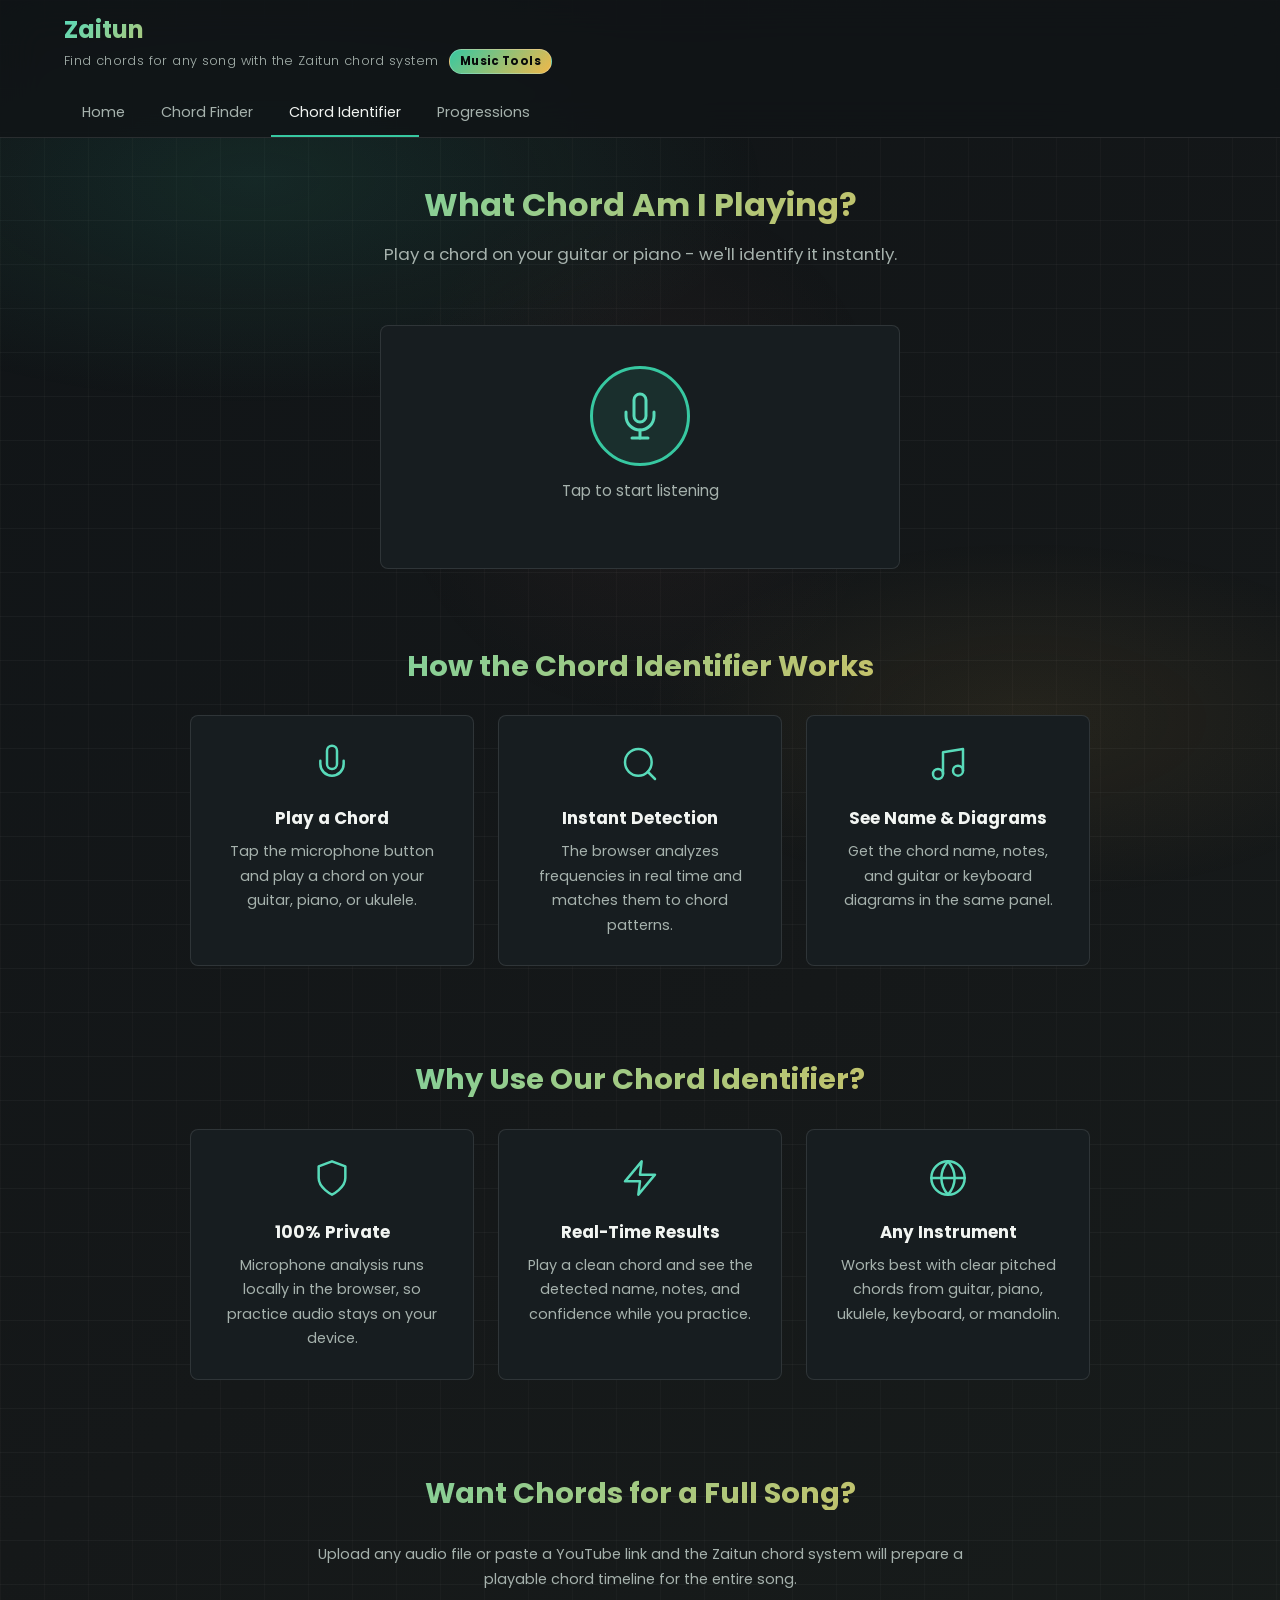
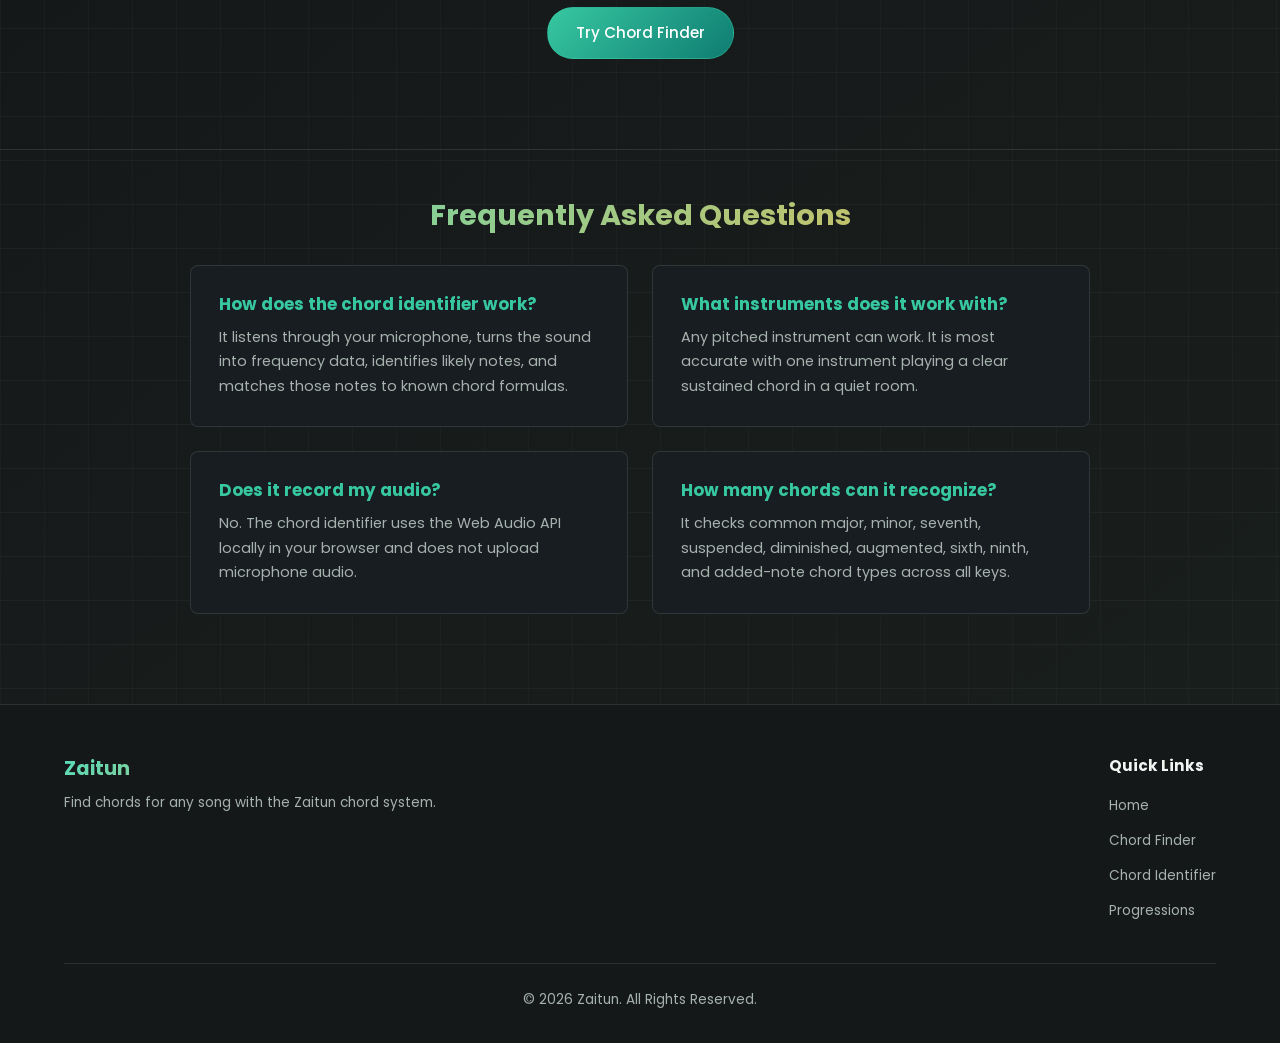
==== commit d17cc95c: "fixing label and section" ====
--- a/chord-identifier.html
+++ b/chord-identifier.html
@@ -23,7 +23,7 @@
         <div class="header-top">
           <div class="header-content">
             <h1><a href="index.html">Zaitun</a></h1>
-            <p class="tagline">Find Chords for Any Song - Free AI Chord Finder <span class="header-badge">Music Tools</span></p>
+            <p class="tagline">Find chords for any song with the Zaitun chord system <span class="header-badge">Music Tools</span></p>
           </div>
           <button class="mobile-menu-toggle" aria-label="Toggle mobile menu" aria-expanded="false" type="button">
             <span class="hamburger-line"></span>
@@ -202,7 +202,7 @@
         <div class="container">
           <h2>Want Chords for a Full Song?</h2>
           <div class="about-content">
-            <p>Upload any audio file or paste a YouTube link and Zaitun will prepare a playable chord timeline for the entire song.</p>
+            <p>Upload any audio file or paste a YouTube link and the Zaitun chord system will prepare a playable chord timeline for the entire song.</p>
             <a href="index.html#finder" class="btn">Try Chord Finder</a>
           </div>
         </div>
@@ -238,7 +238,7 @@
         <div class="footer-content">
           <div class="footer-logo">
             <h3>Zaitun</h3>
-            <p>Find Chords for Any Song - Free AI Chord Finder</p>
+            <p>Find chords for any song with the Zaitun chord system.</p>
           </div>
           <div class="footer-links">
             <h4>Quick Links</h4>
--- a/styles.css
+++ b/styles.css
@@ -678,12 +678,25 @@
   gap: 0.75rem;
 }
 
+body.swaram-tool-page .diatonic-diagrams {
+  display: flex;
+  flex-direction: column;
+  align-items: center;
+  gap: 0.35rem;
+  margin-top: 0.25rem;
+  width: 100%;
+}
+
+body.swaram-tool-page .diatonic-diagram-keyboard {
+  opacity: 0.92;
+}
+
 body.swaram-tool-page .diatonic-card {
   display: flex;
   flex-direction: column;
   align-items: center;
   gap: 0.25rem;
-  min-height: 214px;
+  min-height: 268px;
   padding: 1rem 0.5rem;
   color: var(--text);
   background: var(--bg-card);
@@ -718,13 +731,19 @@
 }
 
 body.swaram-tool-page .diatonic-diagram {
-  margin-top: 0.25rem;
   opacity: 0.88;
 }
 
-body.swaram-tool-page .diatonic-diagram svg {
+body.swaram-tool-page .diatonic-diagrams .diatonic-diagram svg,
+body.swaram-tool-page .diatonic-diagrams .guitar-svg {
   width: 116px;
   height: auto;
+}
+
+body.swaram-tool-page .diatonic-diagrams .keyboard-svg {
+  width: 116px;
+  height: auto;
+  max-width: 100%;
 }
 
 body.swaram-tool-page .preset-strip {
@@ -888,7 +907,6 @@
 body.swaram-tool-page .prog-how-section h2,
 body.swaram-tool-page .prog-faq-section h2,
 body.swaram-tool-page .faq-section h2,
-body.swaram-tool-page .prog-keys-section h2,
 body.swaram-tool-page .about-section h2 {
   margin-bottom: 2rem;
   text-align: center;
@@ -981,7 +999,6 @@
 body.swaram-tool-page .about-section,
 body.swaram-tool-page .faq-section,
 body.swaram-tool-page .prog-faq-section,
-body.swaram-tool-page .prog-keys-section,
 body.swaram-tool-page .prog-cta-section {
   padding: 3rem 0;
 }
@@ -994,44 +1011,6 @@
 
 body.swaram-tool-page .about-content .btn {
   margin-top: 1rem;
-}
-
-body.swaram-tool-page .keys-grid {
-  display: grid;
-  grid-template-columns: 1fr 1fr;
-  gap: 2rem;
-  max-width: 700px;
-  margin: 0 auto;
-}
-
-body.swaram-tool-page .keys-column {
-  text-align: center;
-}
-
-body.swaram-tool-page .keys-column h4 {
-  margin: 0 0 0.75rem;
-  color: var(--primary-light);
-  font-size: 1.1rem;
-}
-
-body.swaram-tool-page .key-links {
-  display: inline-grid;
-  grid-template-columns: 1fr 1fr;
-  gap: 0.4rem 1.5rem;
-  margin: 0 auto;
-  padding: 0;
-  text-align: left;
-  list-style: none;
-}
-
-body.swaram-tool-page .key-links a {
-  color: var(--text-muted);
-  font-size: 0.95rem;
-  transition: color 0.2s;
-}
-
-body.swaram-tool-page .key-links a:hover {
-  color: var(--primary-light);
 }
 
 body.swaram-tool-page .cta-card {
@@ -1177,11 +1156,14 @@
   }
 
   body.swaram-tool-page .diatonic-card {
-    min-height: 186px;
-  }
-
-  body.swaram-tool-page .diatonic-diagram svg {
+    min-height: 232px;
+  }
+
+  body.swaram-tool-page .diatonic-diagrams .diatonic-diagram svg,
+  body.swaram-tool-page .diatonic-diagrams .guitar-svg,
+  body.swaram-tool-page .diatonic-diagrams .keyboard-svg {
     width: 100px;
+    max-width: 100%;
   }
 
   body.swaram-tool-page .progression-controls {
@@ -1194,8 +1176,7 @@
     justify-content: center;
   }
 
-  body.swaram-tool-page .faq-grid,
-  body.swaram-tool-page .keys-grid {
+  body.swaram-tool-page .faq-grid {
     grid-template-columns: 1fr;
   }
 }
@@ -1230,7 +1211,6 @@
   body.swaram-tool-page .prog-how-section h2,
   body.swaram-tool-page .prog-faq-section h2,
   body.swaram-tool-page .faq-section h2,
-  body.swaram-tool-page .prog-keys-section h2,
   body.swaram-tool-page .about-section h2 {
     width: min(100%, 13ch);
     max-width: 13ch;
@@ -1259,11 +1239,14 @@
   }
 
   body.swaram-tool-page .diatonic-card {
-    min-height: 170px;
-  }
-
-  body.swaram-tool-page .diatonic-diagram svg {
+    min-height: 216px;
+  }
+
+  body.swaram-tool-page .diatonic-diagrams .diatonic-diagram svg,
+  body.swaram-tool-page .diatonic-diagrams .guitar-svg,
+  body.swaram-tool-page .diatonic-diagrams .keyboard-svg {
     width: 92px;
+    max-width: 100%;
   }
 
   body.swaram-tool-page .preset-strip,
@@ -1277,10 +1260,6 @@
 
   body.swaram-tool-page .progression-timeline {
     padding: 0.75rem;
-  }
-
-  body.swaram-tool-page .key-links {
-    grid-template-columns: 1fr 1fr;
   }
 }
 
@@ -1804,9 +1783,13 @@
 }
 
 #progress-detail,
+.error-section p {
+  color: var(--muted);
+}
+
 #analysis-summary,
-.error-section p {
-  color: var(--muted);
+.summary-metrics > div:first-child {
+  display: none !important;
 }
 
 .error-section {
@@ -1828,7 +1811,7 @@
 
 .summary-metrics {
   display: grid;
-  grid-template-columns: repeat(3, minmax(74px, 1fr));
+  grid-template-columns: repeat(2, minmax(74px, 1fr));
   gap: 8px;
 }
 
@@ -2462,33 +2445,22 @@
 }
 
 .feature-band,
-.faq-section,
-.prog-keys-section {
+.faq-section {
   margin: 42px 0;
   padding: clamp(22px, 5vw, 42px) 0;
   border-top: 1px solid var(--line);
 }
 
 .feature-grid,
-.faq-grid,
-.keys-grid {
+.faq-grid {
   display: grid;
   gap: 14px;
   margin-top: 18px;
-}
-
-.feature-grid,
-.faq-grid {
   grid-template-columns: repeat(2, minmax(0, 1fr));
 }
 
-.keys-grid {
-  grid-template-columns: repeat(2, minmax(0, 1fr));
-}
-
 .feature-grid article,
-.faq-grid article,
-.keys-column {
+.faq-grid article {
   padding: 20px;
   background: rgba(23, 29, 32, 0.72);
   border: 1px solid var(--line);
@@ -2496,8 +2468,7 @@
 }
 
 .feature-grid h3,
-.faq-grid h3,
-.keys-column h3 {
+.faq-grid h3 {
   margin: 0 0 8px;
 }
 
@@ -2506,30 +2477,6 @@
   margin: 0;
   color: var(--muted);
   line-height: 1.7;
-}
-
-.key-links {
-  display: grid;
-  grid-template-columns: repeat(2, minmax(0, 1fr));
-  gap: 8px;
-  margin: 0;
-  padding: 0;
-  list-style: none;
-}
-
-.key-links a {
-  display: block;
-  padding: 8px 10px;
-  color: var(--muted);
-  background: rgba(255, 255, 255, 0.035);
-  border: 1px solid var(--line);
-  border-radius: var(--radius);
-}
-
-.key-links a:hover,
-.key-links a:focus-visible {
-  color: var(--text);
-  border-color: rgba(55, 200, 161, 0.5);
 }
 
 .primary-link {
@@ -2617,7 +2564,6 @@
   .details-band,
   .feature-grid,
   .faq-grid,
-  .keys-grid,
   .identifier-layout {
     grid-template-columns: 1fr;
   }
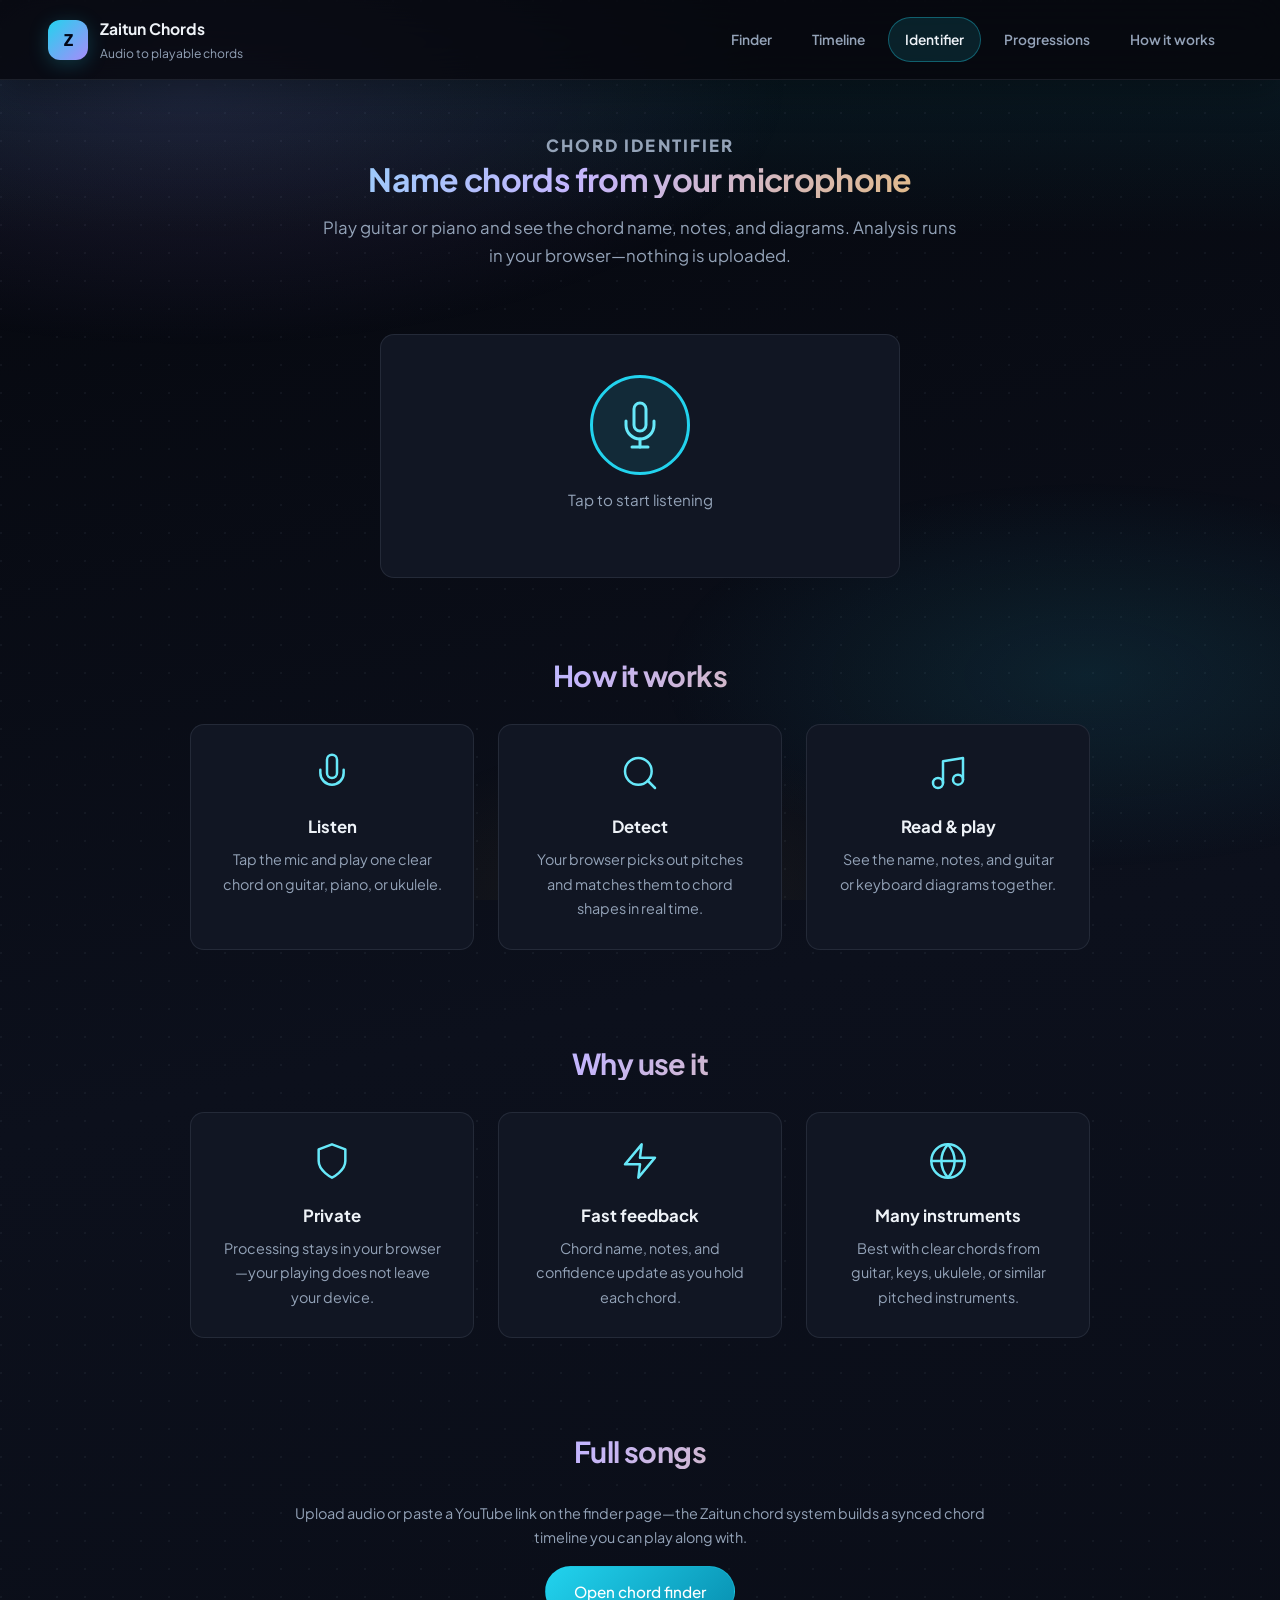
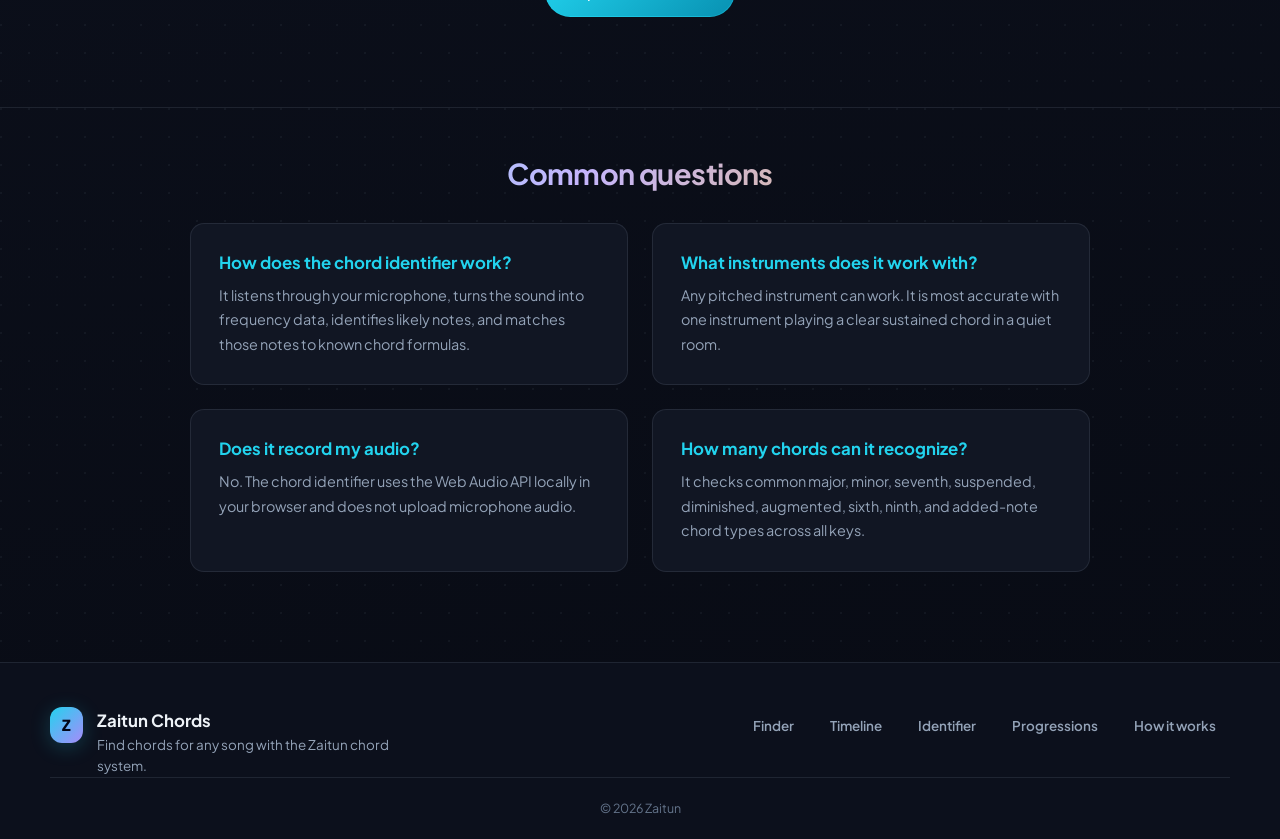
==== commit 89a65ed2: "UI changes" ====
--- a/chord-identifier.html
+++ b/chord-identifier.html
@@ -11,42 +11,38 @@
     <link rel="preconnect" href="https://fonts.googleapis.com">
     <link rel="preconnect" href="https://fonts.gstatic.com" crossorigin>
     <link
-      href="https://fonts.googleapis.com/css2?family=Poppins:wght@300;400;500;600;700&display=swap"
+      href="https://fonts.googleapis.com/css2?family=Plus+Jakarta+Sans:ital,wght@0,400;0,500;0,600;0,700;0,800;1,400&display=swap"
       rel="stylesheet"
     >
     <link rel="stylesheet" href="styles.css">
     <script src="tools.js" defer></script>
   </head>
   <body class="swaram-tool-page">
-    <header>
-      <div class="container">
-        <div class="header-top">
-          <div class="header-content">
-            <h1><a href="index.html">Zaitun</a></h1>
-            <p class="tagline">Find chords for any song with the Zaitun chord system <span class="header-badge">Music Tools</span></p>
-          </div>
-          <button class="mobile-menu-toggle" aria-label="Toggle mobile menu" aria-expanded="false" type="button">
-            <span class="hamburger-line"></span>
-            <span class="hamburger-line"></span>
-            <span class="hamburger-line"></span>
-          </button>
-        </div>
-        <nav class="mobile-nav" aria-label="Main navigation">
-          <ul>
-            <li><a href="index.html">Home</a></li>
-            <li><a href="index.html#finder">Chord Finder</a></li>
-            <li><a href="chord-identifier.html" aria-current="page">Chord Identifier</a></li>
-            <li><a href="chord-progressions.html">Progressions</a></li>
-          </ul>
-        </nav>
-      </div>
+    <header class="site-header">
+      <a class="brand" href="index.html#top" aria-label="Zaitun Chords home">
+        <span class="brand-mark" aria-hidden="true">Z</span>
+        <span>
+          <strong>Zaitun Chords</strong>
+          <small>Audio to playable chords</small>
+        </span>
+      </a>
+      <nav class="site-nav" aria-label="Main navigation">
+        <a href="index.html#finder">Finder</a>
+        <a href="index.html#results">Timeline</a>
+        <a href="chord-identifier.html" aria-current="page">Identifier</a>
+        <a href="chord-progressions.html">Progressions</a>
+        <a href="index.html#how-it-works">How it works</a>
+      </nav>
     </header>
 
-    <main>
-      <section class="generate-header">
-        <div class="container">
-          <h2>What Chord Am I Playing?</h2>
-          <p>Play a chord on your guitar or piano - we'll identify it instantly.</p>
+    <main id="top">
+      <section class="generate-header tool-intro">
+        <div class="container">
+          <p class="eyebrow">Chord identifier</p>
+          <h2>Name chords from your microphone</h2>
+          <p>
+            Play guitar or piano and see the chord name, notes, and diagrams. Analysis runs in your browser—nothing is uploaded.
+          </p>
         </div>
       </section>
 
@@ -101,7 +97,7 @@
 
             <div class="identifier-history" id="history-area" hidden>
               <div class="history-header">
-                <h4>Chord Progression</h4>
+                <h4>Recent chords</h4>
                 <div class="history-actions">
                   <button type="button" class="history-action-btn" id="copy-progression-btn" title="Copy progression" aria-label="Copy progression">
                     <svg width="16" height="16" viewBox="0 0 24 24" aria-hidden="true">
@@ -124,7 +120,7 @@
 
       <section class="how-it-works-section">
         <div class="container">
-          <h2>How the Chord Identifier Works</h2>
+          <h2>How it works</h2>
           <div class="features-grid">
             <article class="feature-card">
               <div class="feature-icon">
@@ -133,8 +129,8 @@
                   <path d="M19 10v2a7 7 0 0 1-14 0v-2"></path>
                 </svg>
               </div>
-              <h3>Play a Chord</h3>
-              <p>Tap the microphone button and play a chord on your guitar, piano, or ukulele.</p>
+              <h3>Listen</h3>
+              <p>Tap the mic and play one clear chord on guitar, piano, or ukulele.</p>
             </article>
             <article class="feature-card">
               <div class="feature-icon">
@@ -143,8 +139,8 @@
                   <line x1="21" y1="21" x2="16.65" y2="16.65"></line>
                 </svg>
               </div>
-              <h3>Instant Detection</h3>
-              <p>The browser analyzes frequencies in real time and matches them to chord patterns.</p>
+              <h3>Detect</h3>
+              <p>Your browser picks out pitches and matches them to chord shapes in real time.</p>
             </article>
             <article class="feature-card">
               <div class="feature-icon">
@@ -154,8 +150,8 @@
                   <circle cx="18" cy="16" r="3"></circle>
                 </svg>
               </div>
-              <h3>See Name &amp; Diagrams</h3>
-              <p>Get the chord name, notes, and guitar or keyboard diagrams in the same panel.</p>
+              <h3>Read &amp; play</h3>
+              <p>See the name, notes, and guitar or keyboard diagrams together.</p>
             </article>
           </div>
         </div>
@@ -163,7 +159,7 @@
 
       <section class="how-it-works-section">
         <div class="container">
-          <h2>Why Use Our Chord Identifier?</h2>
+          <h2>Why use it</h2>
           <div class="features-grid">
             <article class="feature-card">
               <div class="feature-icon">
@@ -171,8 +167,8 @@
                   <path d="M12 22s8-4 8-10V5l-8-3-8 3v7c0 6 8 10 8 10z"></path>
                 </svg>
               </div>
-              <h3>100% Private</h3>
-              <p>Microphone analysis runs locally in the browser, so practice audio stays on your device.</p>
+              <h3>Private</h3>
+              <p>Processing stays in your browser—your playing does not leave your device.</p>
             </article>
             <article class="feature-card">
               <div class="feature-icon">
@@ -180,8 +176,8 @@
                   <polygon points="13 2 3 14 12 14 11 22 21 10 12 10 13 2"></polygon>
                 </svg>
               </div>
-              <h3>Real-Time Results</h3>
-              <p>Play a clean chord and see the detected name, notes, and confidence while you practice.</p>
+              <h3>Fast feedback</h3>
+              <p>Chord name, notes, and confidence update as you hold each chord.</p>
             </article>
             <article class="feature-card">
               <div class="feature-icon">
@@ -191,8 +187,8 @@
                   <path d="M12 2a15.3 15.3 0 0 1 4 10 15.3 15.3 0 0 1-4 10 15.3 15.3 0 0 1-4-10 15.3 15.3 0 0 1 4-10z"></path>
                 </svg>
               </div>
-              <h3>Any Instrument</h3>
-              <p>Works best with clear pitched chords from guitar, piano, ukulele, keyboard, or mandolin.</p>
+              <h3>Many instruments</h3>
+              <p>Best with clear chords from guitar, keys, ukulele, or similar pitched instruments.</p>
             </article>
           </div>
         </div>
@@ -200,17 +196,17 @@
 
       <section class="about-section">
         <div class="container">
-          <h2>Want Chords for a Full Song?</h2>
+          <h2>Full songs</h2>
           <div class="about-content">
-            <p>Upload any audio file or paste a YouTube link and the Zaitun chord system will prepare a playable chord timeline for the entire song.</p>
-            <a href="index.html#finder" class="btn">Try Chord Finder</a>
+            <p>Upload audio or paste a YouTube link on the finder page—the Zaitun chord system builds a synced chord timeline you can play along with.</p>
+            <a href="index.html#finder" class="btn">Open chord finder</a>
           </div>
         </div>
       </section>
 
       <section class="faq-section">
         <div class="container">
-          <h2>Frequently Asked Questions</h2>
+          <h2>Common questions</h2>
           <div class="faq-grid">
             <div class="faq-item">
               <h3>How does the chord identifier work?</h3>
@@ -233,27 +229,24 @@
       </section>
     </main>
 
-    <footer>
-      <div class="container">
-        <div class="footer-content">
-          <div class="footer-logo">
-            <h3>Zaitun</h3>
-            <p>Find chords for any song with the Zaitun chord system.</p>
-          </div>
-          <div class="footer-links">
-            <h4>Quick Links</h4>
-            <ul>
-              <li><a href="index.html">Home</a></li>
-              <li><a href="index.html#finder">Chord Finder</a></li>
-              <li><a href="chord-identifier.html">Chord Identifier</a></li>
-              <li><a href="chord-progressions.html">Progressions</a></li>
-            </ul>
-          </div>
-        </div>
-        <div class="footer-bottom">
-          <p>&copy; 2026 Zaitun. All Rights Reserved.</p>
-        </div>
+    <footer class="site-footer">
+      <div class="site-footer-inner">
+        <div class="site-footer-brand">
+          <span class="brand-mark brand-mark-sm" aria-hidden="true">Z</span>
+          <div>
+            <strong class="site-footer-title">Zaitun Chords</strong>
+            <p class="site-footer-tagline">Find chords for any song with the Zaitun chord system.</p>
+          </div>
+        </div>
+        <nav class="site-footer-nav" aria-label="Footer">
+          <a href="index.html#finder">Finder</a>
+          <a href="index.html#results">Timeline</a>
+          <a href="chord-identifier.html">Identifier</a>
+          <a href="chord-progressions.html">Progressions</a>
+          <a href="index.html#how-it-works">How it works</a>
+        </nav>
       </div>
+      <p class="site-footer-legal">&copy; 2026 Zaitun</p>
     </footer>
   </body>
 </html>
--- a/styles.css
+++ b/styles.css
@@ -1,21 +1,22 @@
 :root {
   color-scheme: dark;
-  --bg: #101417;
-  --surface: #171d20;
-  --surface-2: #1f272b;
-  --text: #f2f5f2;
-  --muted: #a6b2ad;
-  --dim: #71807a;
-  --line: rgba(242, 245, 242, 0.11);
-  --teal: #37c8a1;
-  --teal-dark: #0f7c72;
-  --amber: #f0b84a;
-  --coral: #ef6c5b;
-  --ink: #080a0b;
-  --radius: 8px;
-  --shadow: 0 20px 70px rgba(0, 0, 0, 0.32);
+  --bg: #070910;
+  --surface: #111623;
+  --surface-2: #181f30;
+  --text: #eef2f7;
+  --muted: #94a3b8;
+  --dim: #64748b;
+  --line: rgba(148, 163, 184, 0.14);
+  --teal: #22d3ee;
+  --teal-dark: #0891b2;
+  --amber: #fbbf24;
+  --coral: #fb7185;
+  --violet: #a78bfa;
+  --ink: #020617;
+  --radius: 14px;
+  --shadow: 0 24px 80px rgba(0, 0, 0, 0.5), 0 0 0 1px rgba(255, 255, 255, 0.04);
   font-family:
-    Inter, ui-sans-serif, system-ui, -apple-system, BlinkMacSystemFont, "Segoe UI",
+    "Plus Jakarta Sans", ui-sans-serif, system-ui, -apple-system, BlinkMacSystemFont, "Segoe UI",
     sans-serif;
 }
 
@@ -24,32 +25,31 @@
    =================================== */
 
 body.swaram-tool-page {
-  --primary: #37c8a1;
-  --primary-light: #58dab9;
-  --primary-dark: #0f7c72;
-  --secondary: #f0b84a;
-  --accent: #ef6c5b;
-  --bg: #101417;
-  --bg-card: #171d20;
-  --bg-card-hover: #1f272b;
-  --bg-surface: #151819;
-  --text: #f2f5f2;
-  --text-muted: #a6b2ad;
-  --text-dim: #71807a;
-  --border: rgba(242, 245, 242, 0.11);
-  --glow: rgba(55, 200, 161, 0.32);
-  --radius: 8px;
-  --radius-sm: 8px;
-  --radius-xs: 6px;
-  --transition: 0.3s cubic-bezier(0.4, 0, 0.2, 1);
-  font-family: Poppins, -apple-system, BlinkMacSystemFont, "Segoe UI", sans-serif;
+  --primary: #22d3ee;
+  --primary-light: #67e8f9;
+  --primary-dark: #0891b2;
+  --secondary: #fbbf24;
+  --accent: #fb7185;
+  --bg: #070910;
+  --bg-card: #111623;
+  --bg-card-hover: #181f30;
+  --bg-surface: #0c101c;
+  --text: #eef2f7;
+  --text-muted: #94a3b8;
+  --text-dim: #64748b;
+  --border: rgba(148, 163, 184, 0.14);
+  --glow: rgba(34, 211, 238, 0.22);
+  --radius: 14px;
+  --radius-sm: 10px;
+  --radius-xs: 8px;
+  --transition: 0.32s cubic-bezier(0.4, 0, 0.2, 1);
+  font-family: "Plus Jakarta Sans", -apple-system, BlinkMacSystemFont, "Segoe UI", sans-serif;
   line-height: 1.7;
   color: var(--text);
   background:
-    linear-gradient(rgba(255, 255, 255, 0.035) 1px, transparent 1px),
-    linear-gradient(90deg, rgba(255, 255, 255, 0.025) 1px, transparent 1px),
-    linear-gradient(145deg, #101417 0%, #151819 44%, #1a201d 100%);
-  background-size: 44px 44px, 44px 44px, auto;
+    radial-gradient(circle at 1px 1px, rgba(148, 163, 184, 0.07) 1px, transparent 0),
+    linear-gradient(168deg, #05070d 0%, #0c101c 42%, #080b14 100%);
+  background-size: 28px 28px, auto;
   overflow-x: hidden;
 }
 
@@ -58,9 +58,9 @@
   position: fixed;
   inset: 0;
   background:
-    radial-gradient(ellipse 80% 50% at 20% 20%, rgba(55, 200, 161, 0.11) 0%, transparent 50%),
-    radial-gradient(ellipse 60% 40% at 80% 80%, rgba(240, 184, 74, 0.08) 0%, transparent 50%),
-    radial-gradient(ellipse 40% 60% at 50% 50%, rgba(239, 108, 91, 0.05) 0%, transparent 50%);
+    radial-gradient(ellipse 90% 55% at 15% 10%, rgba(167, 139, 250, 0.14) 0%, transparent 52%),
+    radial-gradient(ellipse 70% 45% at 85% 75%, rgba(34, 211, 238, 0.1) 0%, transparent 48%),
+    radial-gradient(ellipse 50% 40% at 50% 100%, rgba(251, 191, 36, 0.06) 0%, transparent 45%);
   pointer-events: none;
   z-index: 0;
 }
@@ -97,7 +97,8 @@
   font-weight: 700;
   line-height: 1.2;
   margin: 0 0 0.5em;
-  background: linear-gradient(135deg, var(--primary-light), var(--secondary));
+  letter-spacing: -0.02em;
+  background: linear-gradient(125deg, var(--primary-light) 0%, #c4b5fd 45%, var(--secondary) 100%);
   -webkit-background-clip: text;
   -webkit-text-fill-color: transparent;
   background-clip: text;
@@ -113,114 +114,11 @@
   position: sticky;
   top: 0;
   z-index: 1000;
-  background: rgba(16, 20, 23, 0.82);
+  background: rgba(7, 9, 16, 0.78);
   border-bottom: 1px solid var(--border);
+  box-shadow: 0 8px 40px rgba(0, 0, 0, 0.35);
   backdrop-filter: blur(20px);
   -webkit-backdrop-filter: blur(20px);
-}
-
-body.swaram-tool-page .header-top {
-  display: flex;
-  align-items: center;
-  justify-content: space-between;
-  padding: 16px 0;
-}
-
-body.swaram-tool-page .header-content h1 {
-  margin: 0;
-  font-size: 1.5rem;
-  font-weight: 700;
-  line-height: 1.2;
-  letter-spacing: 0;
-  background: linear-gradient(135deg, var(--primary-light), var(--secondary));
-  -webkit-background-clip: text;
-  -webkit-text-fill-color: transparent;
-  background-clip: text;
-}
-
-body.swaram-tool-page .header-content h1 a {
-  color: inherit;
-}
-
-body.swaram-tool-page .tagline {
-  margin: 4px 0 0;
-  color: var(--text-muted);
-  font-size: 0.8rem;
-  font-weight: 300;
-  letter-spacing: 0.03em;
-}
-
-body.swaram-tool-page .header-badge {
-  display: inline-flex;
-  align-items: center;
-  margin-left: 6px;
-  padding: 2px 10px;
-  color: #fff;
-  color: var(--ink);
-  background: linear-gradient(135deg, var(--primary), var(--secondary));
-  border: 1px solid rgba(242, 245, 242, 0.28);
-  border-radius: 999px;
-  font-size: 0.72rem;
-  font-weight: 700;
-  white-space: nowrap;
-}
-
-body.swaram-tool-page .mobile-nav ul {
-  display: flex;
-  align-items: stretch;
-  gap: 0;
-  margin: 0;
-  padding: 0;
-  list-style: none;
-}
-
-body.swaram-tool-page .mobile-nav a {
-  display: flex;
-  align-items: center;
-  padding: 10px 18px;
-  color: var(--text-muted);
-  border-bottom: 2px solid transparent;
-  font-size: 0.9rem;
-  font-weight: 400;
-  transition: var(--transition);
-}
-
-body.swaram-tool-page .mobile-nav a:hover,
-body.swaram-tool-page .mobile-nav a[aria-current="page"] {
-  color: var(--text);
-  border-bottom-color: var(--primary);
-}
-
-body.swaram-tool-page .mobile-menu-toggle {
-  display: none;
-  flex-direction: column;
-  justify-content: center;
-  gap: 5px;
-  padding: 8px;
-  background: none;
-  border: none;
-  cursor: pointer;
-}
-
-body.swaram-tool-page .hamburger-line {
-  display: block;
-  width: 24px;
-  height: 2px;
-  background: var(--text);
-  border-radius: 2px;
-  transition: var(--transition);
-}
-
-body.swaram-tool-page .mobile-menu-toggle.active .hamburger-line:nth-child(1) {
-  transform: rotate(45deg) translate(5px, 5px);
-}
-
-body.swaram-tool-page .mobile-menu-toggle.active .hamburger-line:nth-child(2) {
-  opacity: 0;
-}
-
-body.swaram-tool-page .mobile-menu-toggle.active .hamburger-line:nth-child(3) {
-  transform: rotate(-45deg) translate(5px, -5px);
 }
 
 body.swaram-tool-page .btn {
@@ -234,7 +132,7 @@
   overflow: hidden;
   color: #fff;
   background: linear-gradient(135deg, var(--primary), var(--primary-dark));
-  border: 1px solid rgba(55, 200, 161, 0.35);
+  border: 1px solid rgba(34, 211, 238, 0.35);
   border-radius: 999px;
   cursor: pointer;
   font-family: inherit;
@@ -268,7 +166,7 @@
 body.swaram-tool-page .btn-secondary {
   color: var(--primary);
   background: transparent;
-  border: 1.5px solid rgba(55, 200, 161, 0.6);
+  border: 1.5px solid rgba(34, 211, 238, 0.6);
 }
 
 body.swaram-tool-page .btn-secondary::before {
@@ -277,7 +175,7 @@
 
 body.swaram-tool-page .btn-secondary:hover {
   color: #fff;
-  background: rgba(55, 200, 161, 0.1);
+  background: rgba(34, 211, 238, 0.1);
   border-color: var(--secondary);
 }
 
@@ -304,8 +202,23 @@
   text-align: center;
 }
 
+body.swaram-tool-page .tool-intro {
+  background: linear-gradient(180deg, rgba(34, 211, 238, 0.07) 0%, transparent 70%);
+}
+
+body.swaram-tool-page .generate-header.tool-intro {
+  padding-top: 3.25rem;
+  padding-bottom: 2rem;
+}
+
+body.swaram-tool-page .tool-intro .eyebrow {
+  margin-left: auto;
+  margin-right: auto;
+}
+
 body.swaram-tool-page .generate-header h2 {
   font-size: 2rem;
+  letter-spacing: -0.02em;
 }
 
 body.swaram-tool-page .generate-header p,
@@ -314,6 +227,7 @@
   margin: 0 auto;
   color: var(--text-muted);
   font-size: 1.05rem;
+  line-height: 1.65;
 }
 
 body.swaram-tool-page .identifier-section {
@@ -343,7 +257,7 @@
   width: 100px;
   height: 100px;
   color: var(--primary-light);
-  background: rgba(55, 200, 161, 0.1);
+  background: rgba(34, 211, 238, 0.1);
   border: 3px solid var(--primary);
   border-radius: 50%;
   cursor: pointer;
@@ -351,14 +265,14 @@
 }
 
 body.swaram-tool-page .identifier-mic-btn:hover {
-  background: rgba(55, 200, 161, 0.18);
+  background: rgba(34, 211, 238, 0.18);
   border-color: var(--primary-light);
   transform: scale(1.05);
 }
 
 body.swaram-tool-page .identifier-mic-btn.listening {
   color: var(--secondary);
-  background: rgba(240, 184, 74, 0.14);
+  background: rgba(251, 191, 36, 0.14);
   border-color: var(--secondary);
   animation: swaram-mic-pulse 2s ease-in-out infinite;
 }
@@ -366,11 +280,11 @@
 @keyframes swaram-mic-pulse {
   0%,
   100% {
-    box-shadow: 0 0 0 0 rgba(240, 184, 74, 0.4);
+    box-shadow: 0 0 0 0 rgba(251, 191, 36, 0.4);
   }
 
   50% {
-    box-shadow: 0 0 0 18px rgba(240, 184, 74, 0);
+    box-shadow: 0 0 0 18px rgba(251, 191, 36, 0);
   }
 }
 
@@ -591,8 +505,8 @@
   display: inline-block;
   padding: 0.3rem 0.75rem;
   color: var(--text-muted);
-  background: rgba(55, 200, 161, 0.08);
-  border: 1px solid rgba(55, 200, 161, 0.16);
+  background: rgba(34, 211, 238, 0.08);
+  border: 1px solid rgba(34, 211, 238, 0.16);
   border-radius: 999px;
   font-size: 0.85rem;
   font-weight: 500;
@@ -601,22 +515,32 @@
 
 body.swaram-tool-page .history-chip.latest {
   color: var(--primary-light);
-  background: rgba(55, 200, 161, 0.16);
+  background: rgba(34, 211, 238, 0.16);
   border-color: var(--primary);
 }
 
 body.swaram-tool-page .prog-hero {
   padding: 3rem 0 2rem;
   text-align: center;
-  background: linear-gradient(180deg, rgba(55, 200, 161, 0.12) 0%, transparent 100%);
+  background: linear-gradient(180deg, rgba(34, 211, 238, 0.07) 0%, transparent 72%);
+}
+
+body.swaram-tool-page .prog-hero.tool-intro {
+  padding-bottom: 2.5rem;
 }
 
 body.swaram-tool-page .prog-hero h2 {
   font-size: 2.2rem;
+  letter-spacing: -0.02em;
 }
 
 body.swaram-tool-page .prog-hero p {
   margin-bottom: 1.5rem;
+}
+
+body.swaram-tool-page .prog-hero .eyebrow {
+  margin-left: auto;
+  margin-right: auto;
 }
 
 body.swaram-tool-page .key-selector-wrap {
@@ -710,7 +634,7 @@
 body.swaram-tool-page .diatonic-card:hover {
   background: var(--bg-card-hover);
   border-color: var(--primary-light);
-  box-shadow: 0 4px 16px rgba(55, 200, 161, 0.18);
+  box-shadow: 0 4px 16px rgba(34, 211, 238, 0.18);
   transform: translateY(-2px);
 }
 
@@ -900,7 +824,7 @@
 }
 
 body.swaram-tool-page .prog-how-section {
-  background: linear-gradient(180deg, transparent 0%, rgba(55, 200, 161, 0.045) 100%);
+  background: linear-gradient(180deg, transparent 0%, rgba(34, 211, 238, 0.045) 100%);
 }
 
 body.swaram-tool-page .how-it-works-section h2,
@@ -946,7 +870,7 @@
 
 body.swaram-tool-page .feature-card:hover,
 body.swaram-tool-page .faq-item:hover {
-  border-color: rgba(55, 200, 161, 0.24);
+  border-color: rgba(34, 211, 238, 0.24);
   box-shadow: 0 12px 36px rgba(0, 0, 0, 0.2);
   transform: translateY(-4px);
 }
@@ -1017,7 +941,7 @@
   width: 100%;
   padding: 2.5rem;
   text-align: center;
-  background: linear-gradient(135deg, rgba(55, 200, 161, 0.12), rgba(240, 184, 74, 0.08));
+  background: linear-gradient(135deg, rgba(34, 211, 238, 0.12), rgba(251, 191, 36, 0.08));
   border: 1px solid var(--border);
   border-radius: var(--radius);
 }
@@ -1035,67 +959,8 @@
   font-size: 1.1rem;
 }
 
-body.swaram-tool-page footer {
-  position: relative;
-  z-index: 1;
-  padding: 48px 0 32px;
+body.swaram-tool-page .site-footer {
   background: var(--bg-surface);
-  border-top: 1px solid var(--border);
-}
-
-body.swaram-tool-page .footer-content {
-  display: flex;
-  align-items: flex-start;
-  justify-content: space-between;
-  flex-wrap: wrap;
-  gap: 40px;
-  margin-bottom: 32px;
-}
-
-body.swaram-tool-page .footer-logo h3 {
-  margin: 0 0 6px;
-  font-size: 1.2rem;
-  background: linear-gradient(135deg, var(--primary-light), var(--secondary));
-  -webkit-background-clip: text;
-  -webkit-text-fill-color: transparent;
-  background-clip: text;
-}
-
-body.swaram-tool-page .footer-logo p,
-body.swaram-tool-page .footer-links a,
-body.swaram-tool-page .footer-bottom p {
-  color: var(--muted);
-  font-size: 0.85rem;
-}
-
-body.swaram-tool-page .footer-links h4 {
-  margin: 0 0 12px;
-  color: var(--text);
-  font-size: 0.95rem;
-}
-
-body.swaram-tool-page .footer-links ul {
-  margin: 0;
-  padding: 0;
-  list-style: none;
-}
-
-body.swaram-tool-page .footer-links li {
-  margin-bottom: 8px;
-}
-
-body.swaram-tool-page .footer-links a:hover {
-  color: var(--primary-light);
-}
-
-body.swaram-tool-page .footer-bottom {
-  padding-top: 24px;
-  text-align: center;
-  border-top: 1px solid var(--border);
-}
-
-body.swaram-tool-page .footer-bottom p {
-  margin-bottom: 0;
 }
 
 @media (max-width: 900px) {
@@ -1110,37 +975,6 @@
 }
 
 @media (max-width: 768px) {
-  body.swaram-tool-page .header-top {
-    padding: 14px 0;
-  }
-
-  body.swaram-tool-page .mobile-menu-toggle {
-    display: flex;
-  }
-
-  body.swaram-tool-page .mobile-nav {
-    display: none;
-    padding-bottom: 14px;
-  }
-
-  body.swaram-tool-page .mobile-nav.open {
-    display: block;
-  }
-
-  body.swaram-tool-page .mobile-nav ul {
-    flex-direction: column;
-    gap: 4px;
-  }
-
-  body.swaram-tool-page .mobile-nav a {
-    padding: 10px 0;
-    border-bottom: none;
-  }
-
-  body.swaram-tool-page .tagline {
-    max-width: 270px;
-  }
-
   body.swaram-tool-page .prog-hero h2,
   body.swaram-tool-page .generate-header h2 {
     width: min(100%, 13ch);
@@ -1276,10 +1110,10 @@
   min-height: 100vh;
   color: var(--text);
   background:
-    linear-gradient(rgba(255, 255, 255, 0.035) 1px, transparent 1px),
-    linear-gradient(90deg, rgba(255, 255, 255, 0.025) 1px, transparent 1px),
-    linear-gradient(145deg, #101417 0%, #151819 44%, #1a201d 100%);
-  background-size: 44px 44px, 44px 44px, auto;
+    radial-gradient(ellipse 100% 70% at 70% -15%, rgba(167, 139, 250, 0.11), transparent 55%),
+    radial-gradient(ellipse 55% 45% at 5% 40%, rgba(34, 211, 238, 0.07), transparent 50%),
+    linear-gradient(168deg, #05070d 0%, #0c101c 45%, #070910 100%);
+  background-attachment: fixed;
 }
 
 button,
@@ -1315,10 +1149,12 @@
   align-items: center;
   justify-content: space-between;
   gap: 24px;
-  padding: 14px clamp(18px, 4vw, 48px);
-  background: rgba(16, 20, 23, 0.82);
+  padding: 16px clamp(18px, 4vw, 48px);
+  background: rgba(7, 9, 16, 0.72);
   border-bottom: 1px solid var(--line);
-  backdrop-filter: blur(18px);
+  box-shadow: 0 12px 48px rgba(0, 0, 0, 0.38);
+  backdrop-filter: blur(20px);
+  -webkit-backdrop-filter: blur(20px);
 }
 
 .brand {
@@ -1331,12 +1167,13 @@
 .brand-mark {
   display: grid;
   place-items: center;
-  width: 38px;
-  height: 38px;
+  width: 40px;
+  height: 40px;
   color: var(--ink);
-  background: linear-gradient(135deg, var(--teal), var(--amber));
-  border-radius: var(--radius);
+  background: linear-gradient(135deg, var(--teal), var(--violet));
+  border-radius: calc(var(--radius) - 2px);
   font-weight: 800;
+  box-shadow: 0 4px 20px rgba(34, 211, 238, 0.22);
 }
 
 .brand strong,
@@ -1355,22 +1192,130 @@
 
 .site-nav {
   display: flex;
-  gap: 8px;
+  flex-wrap: wrap;
+  gap: 6px;
+  justify-content: flex-end;
 }
 
 .site-nav a {
   color: var(--muted);
-  padding: 8px 12px;
+  padding: 10px 16px;
   border: 1px solid transparent;
-  border-radius: var(--radius);
-  font-size: 0.88rem;
+  border-radius: 999px;
+  font-size: 0.86rem;
+  font-weight: 600;
+  transition: color 0.2s ease, background 0.2s ease, border-color 0.2s ease;
 }
 
 .site-nav a:hover,
 .site-nav a:focus-visible {
   color: var(--text);
-  border-color: var(--line);
-  background: rgba(255, 255, 255, 0.04);
+  border-color: rgba(34, 211, 238, 0.22);
+  background: rgba(34, 211, 238, 0.08);
+}
+
+.site-nav a[aria-current="page"] {
+  color: var(--text);
+  border-color: rgba(34, 211, 238, 0.35);
+  background: rgba(34, 211, 238, 0.12);
+}
+
+.site-footer {
+  margin-top: auto;
+  padding: 2.75rem clamp(18px, 4vw, 48px) 1.25rem;
+  background: rgba(7, 9, 16, 0.88);
+  border-top: 1px solid var(--line);
+}
+
+.site-footer-inner {
+  display: flex;
+  flex-wrap: wrap;
+  align-items: flex-start;
+  justify-content: space-between;
+  gap: 2rem;
+  max-width: 1180px;
+  margin: 0 auto;
+}
+
+.site-footer-brand {
+  display: flex;
+  align-items: flex-start;
+  gap: 14px;
+  max-width: 360px;
+}
+
+.brand-mark-sm {
+  width: 36px;
+  height: 36px;
+  font-size: 0.95rem;
+}
+
+.site-footer-title {
+  display: block;
+  font-size: 1.05rem;
+  font-weight: 700;
+  color: var(--text);
+}
+
+.site-footer-tagline {
+  margin: 6px 0 0;
+  font-size: 0.84rem;
+  color: var(--muted);
+  line-height: 1.55;
+}
+
+.site-footer-nav {
+  display: flex;
+  flex-wrap: wrap;
+  gap: 8px;
+  justify-content: flex-end;
+  align-items: center;
+}
+
+.site-footer-nav a {
+  padding: 8px 14px;
+  border-radius: 999px;
+  font-size: 0.84rem;
+  font-weight: 600;
+  color: var(--muted);
+  transition: color 0.2s ease, background 0.2s ease;
+}
+
+.site-footer-nav a:hover,
+.site-footer-nav a:focus-visible {
+  color: var(--text);
+  background: rgba(34, 211, 238, 0.09);
+}
+
+.site-footer-legal {
+  margin: 1.75rem auto 0;
+  padding-top: 1.25rem;
+  max-width: 1180px;
+  border-top: 1px solid var(--line);
+  text-align: center;
+  font-size: 0.78rem;
+  color: var(--dim);
+}
+
+.container {
+  width: 100%;
+  max-width: 1180px;
+  margin-left: auto;
+  margin-right: auto;
+  padding-left: clamp(18px, 4vw, 48px);
+  padding-right: clamp(18px, 4vw, 48px);
+}
+
+@media (max-width: 720px) {
+  .site-footer-inner {
+    flex-direction: column;
+    align-items: stretch;
+    gap: 1.25rem;
+  }
+
+  .site-footer-nav {
+    justify-content: flex-start;
+  }
 }
 
 main {
@@ -1446,8 +1391,8 @@
 .status-strip span {
   padding: 7px 10px;
   color: var(--text);
-  background: rgba(55, 200, 161, 0.08);
-  border: 1px solid rgba(55, 200, 161, 0.2);
+  background: rgba(34, 211, 238, 0.08);
+  border: 1px solid rgba(34, 211, 238, 0.2);
   border-radius: var(--radius);
   font-size: 0.78rem;
   font-weight: 700;
@@ -1457,7 +1402,7 @@
 .progress-section,
 .error-section,
 .results-section {
-  background: rgba(23, 29, 32, 0.78);
+  background: linear-gradient(155deg, rgba(22, 28, 42, 0.92), rgba(14, 18, 28, 0.88));
   border: 1px solid var(--line);
   border-radius: var(--radius);
   box-shadow: var(--shadow);
@@ -1484,7 +1429,7 @@
   gap: 8px;
   padding: 22px;
   background: rgba(15, 19, 21, 0.88);
-  border: 1px solid rgba(55, 200, 161, 0.28);
+  border: 1px solid rgba(34, 211, 238, 0.28);
   border-radius: var(--radius);
   backdrop-filter: blur(10px);
 }
@@ -1534,7 +1479,7 @@
   padding: 26px;
   color: var(--text);
   background:
-    linear-gradient(135deg, rgba(55, 200, 161, 0.11), rgba(239, 108, 91, 0.08)),
+    linear-gradient(135deg, rgba(34, 211, 238, 0.11), rgba(251, 113, 133, 0.08)),
     var(--surface-2);
   border: 1px dashed rgba(242, 245, 242, 0.22);
   border-radius: var(--radius);
@@ -1624,7 +1569,7 @@
 }
 
 .url-field:focus-within {
-  border-color: rgba(55, 200, 161, 0.65);
+  border-color: rgba(34, 211, 238, 0.65);
 }
 
 .url-field .youtube-logo {
@@ -1721,14 +1666,14 @@
 
 .progress-step.active {
   color: var(--text);
-  border-color: rgba(55, 200, 161, 0.42);
-  background: rgba(55, 200, 161, 0.075);
+  border-color: rgba(34, 211, 238, 0.42);
+  background: rgba(34, 211, 238, 0.075);
 }
 
 .progress-step.active .step-dot {
   background: var(--teal);
-  border-color: rgba(55, 200, 161, 0.3);
-  box-shadow: 0 0 0 5px rgba(55, 200, 161, 0.12);
+  border-color: rgba(34, 211, 238, 0.3);
+  box-shadow: 0 0 0 5px rgba(34, 211, 238, 0.12);
   animation: step-pulse 1.1s ease-in-out infinite;
 }
 
@@ -1797,7 +1742,7 @@
   align-items: center;
   justify-content: space-between;
   gap: 18px;
-  border-color: rgba(239, 108, 91, 0.35);
+  border-color: rgba(251, 113, 133, 0.35);
 }
 
 .error-section h2,
@@ -1885,7 +1830,7 @@
   align-content: center;
   justify-items: center;
   padding: 18px;
-  background: linear-gradient(145deg, rgba(55, 200, 161, 0.12), rgba(239, 108, 91, 0.09));
+  background: linear-gradient(145deg, rgba(34, 211, 238, 0.12), rgba(251, 113, 133, 0.09));
   border: 1px solid var(--line);
   border-radius: var(--radius);
   text-align: center;
@@ -1930,7 +1875,7 @@
 .small-button:hover,
 .secondary-action:hover,
 .segmented button:hover {
-  border-color: rgba(55, 200, 161, 0.6);
+  border-color: rgba(34, 211, 238, 0.6);
 }
 
 #seek {
@@ -1999,8 +1944,8 @@
 
 .beginner-note span {
   padding: 7px 10px;
-  background: rgba(240, 184, 74, 0.1);
-  border: 1px solid rgba(240, 184, 74, 0.24);
+  background: rgba(251, 191, 36, 0.1);
+  border: 1px solid rgba(251, 191, 36, 0.24);
   border-radius: var(--radius);
   color: var(--amber);
   font-weight: 800;
@@ -2037,12 +1982,12 @@
 
 .chord-block:hover {
   transform: translateY(-2px);
-  border-color: rgba(55, 200, 161, 0.55);
+  border-color: rgba(34, 211, 238, 0.55);
 }
 
 .chord-block.past {
   color: var(--muted);
-  background: rgba(55, 200, 161, 0.055);
+  background: rgba(34, 211, 238, 0.055);
 }
 
 .chord-block.active {
@@ -2136,8 +2081,8 @@
   width: 96px;
   height: 96px;
   color: var(--teal);
-  background: rgba(55, 200, 161, 0.1);
-  border: 1px solid rgba(55, 200, 161, 0.32);
+  background: rgba(34, 211, 238, 0.1);
+  border: 1px solid rgba(34, 211, 238, 0.32);
   border-radius: 999px;
   cursor: pointer;
 }
@@ -2150,7 +2095,7 @@
 .mic-button.listening {
   color: var(--ink);
   background: linear-gradient(135deg, var(--teal), var(--amber));
-  box-shadow: 0 0 0 10px rgba(55, 200, 161, 0.08);
+  box-shadow: 0 0 0 10px rgba(34, 211, 238, 0.08);
 }
 
 .volume-meter,
@@ -2214,8 +2159,8 @@
 .identified-notes span,
 .history-chips span {
   padding: 7px 10px;
-  background: rgba(55, 200, 161, 0.08);
-  border: 1px solid rgba(55, 200, 161, 0.2);
+  background: rgba(34, 211, 238, 0.08);
+  border: 1px solid rgba(34, 211, 238, 0.2);
   border-radius: var(--radius);
   font-weight: 800;
 }
@@ -2316,8 +2261,8 @@
 
 .progression-card:hover,
 .preset-button:hover {
-  border-color: rgba(55, 200, 161, 0.55);
-  background: rgba(55, 200, 161, 0.075);
+  border-color: rgba(34, 211, 238, 0.55);
+  background: rgba(34, 211, 238, 0.075);
 }
 
 .progression-card span,
@@ -2555,8 +2500,22 @@
 }
 
 @media (max-width: 860px) {
+  .site-header {
+    flex-wrap: wrap;
+    align-items: flex-start;
+    row-gap: 10px;
+  }
+
   .site-nav {
-    display: none;
+    flex-wrap: wrap;
+    justify-content: flex-start;
+    width: 100%;
+    gap: 4px;
+  }
+
+  .site-nav a {
+    padding: 8px 12px;
+    font-size: 0.8rem;
   }
 
   .finder-shell,
